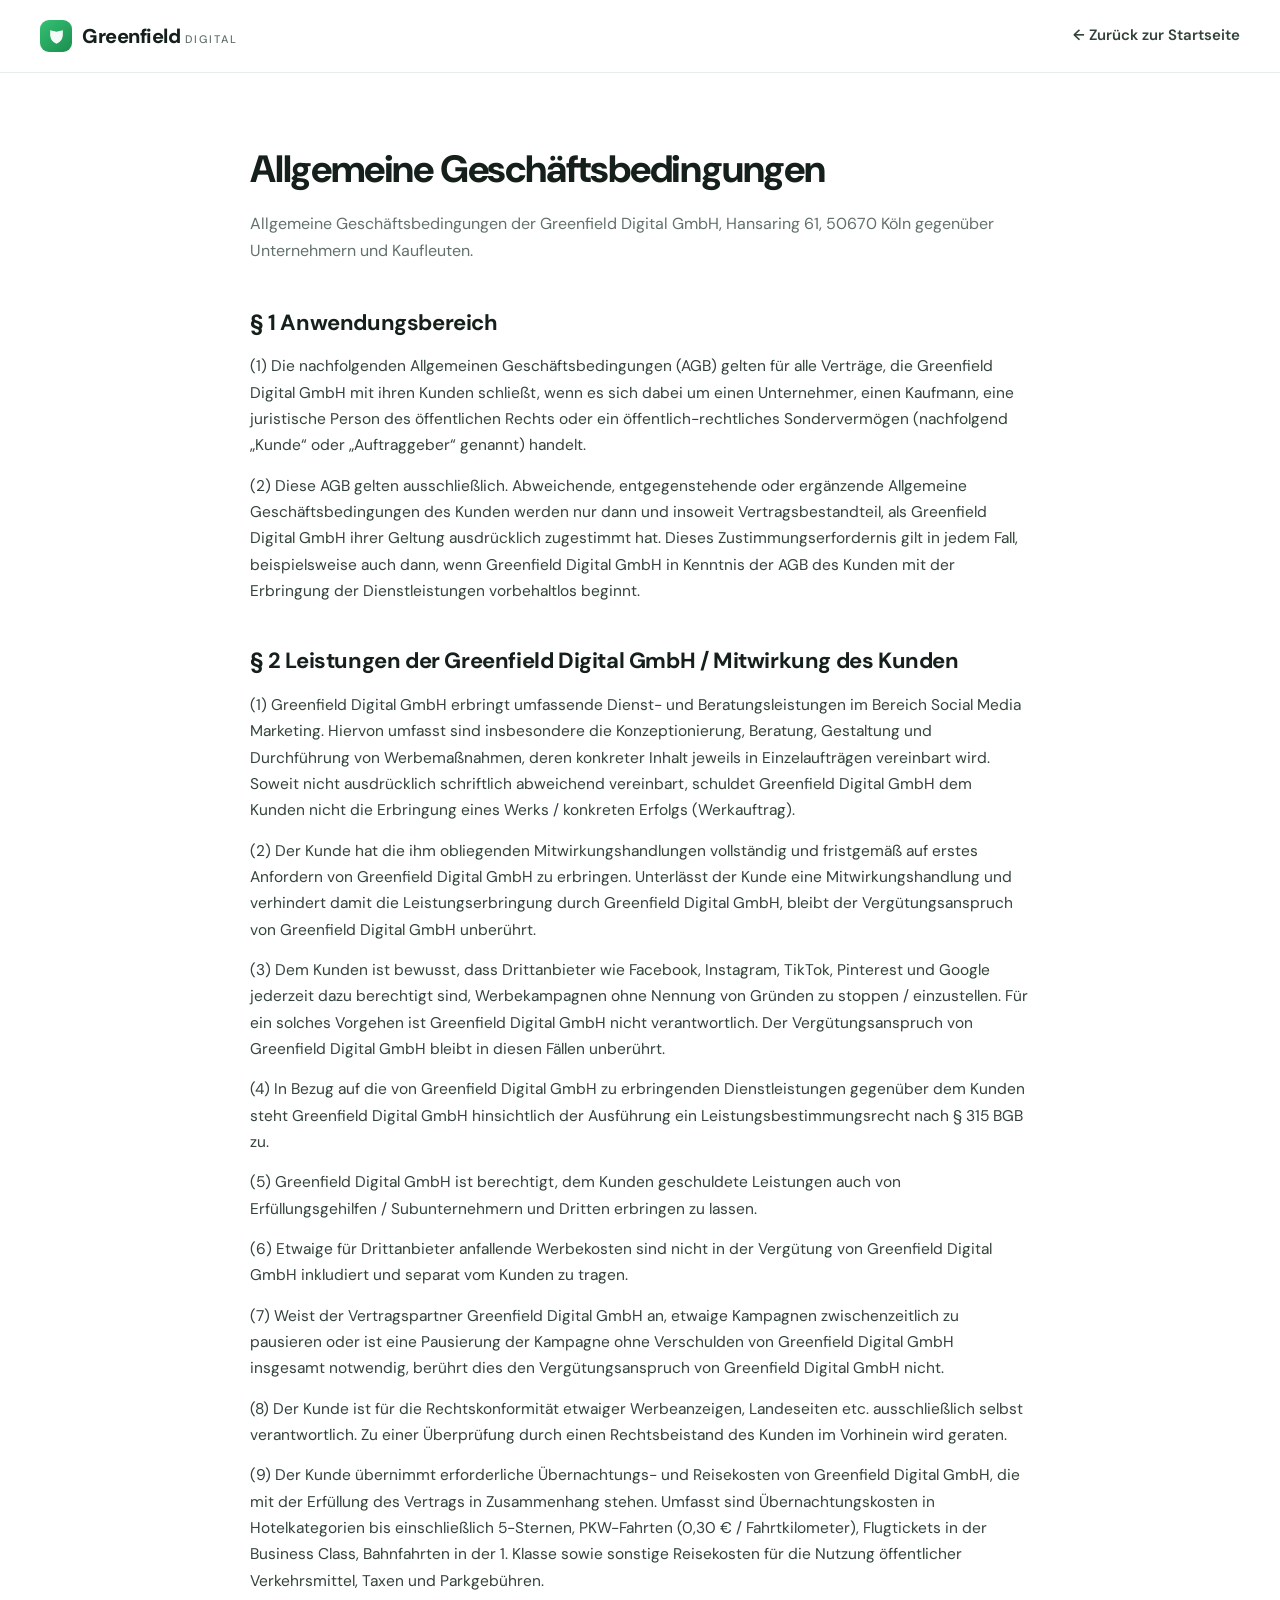
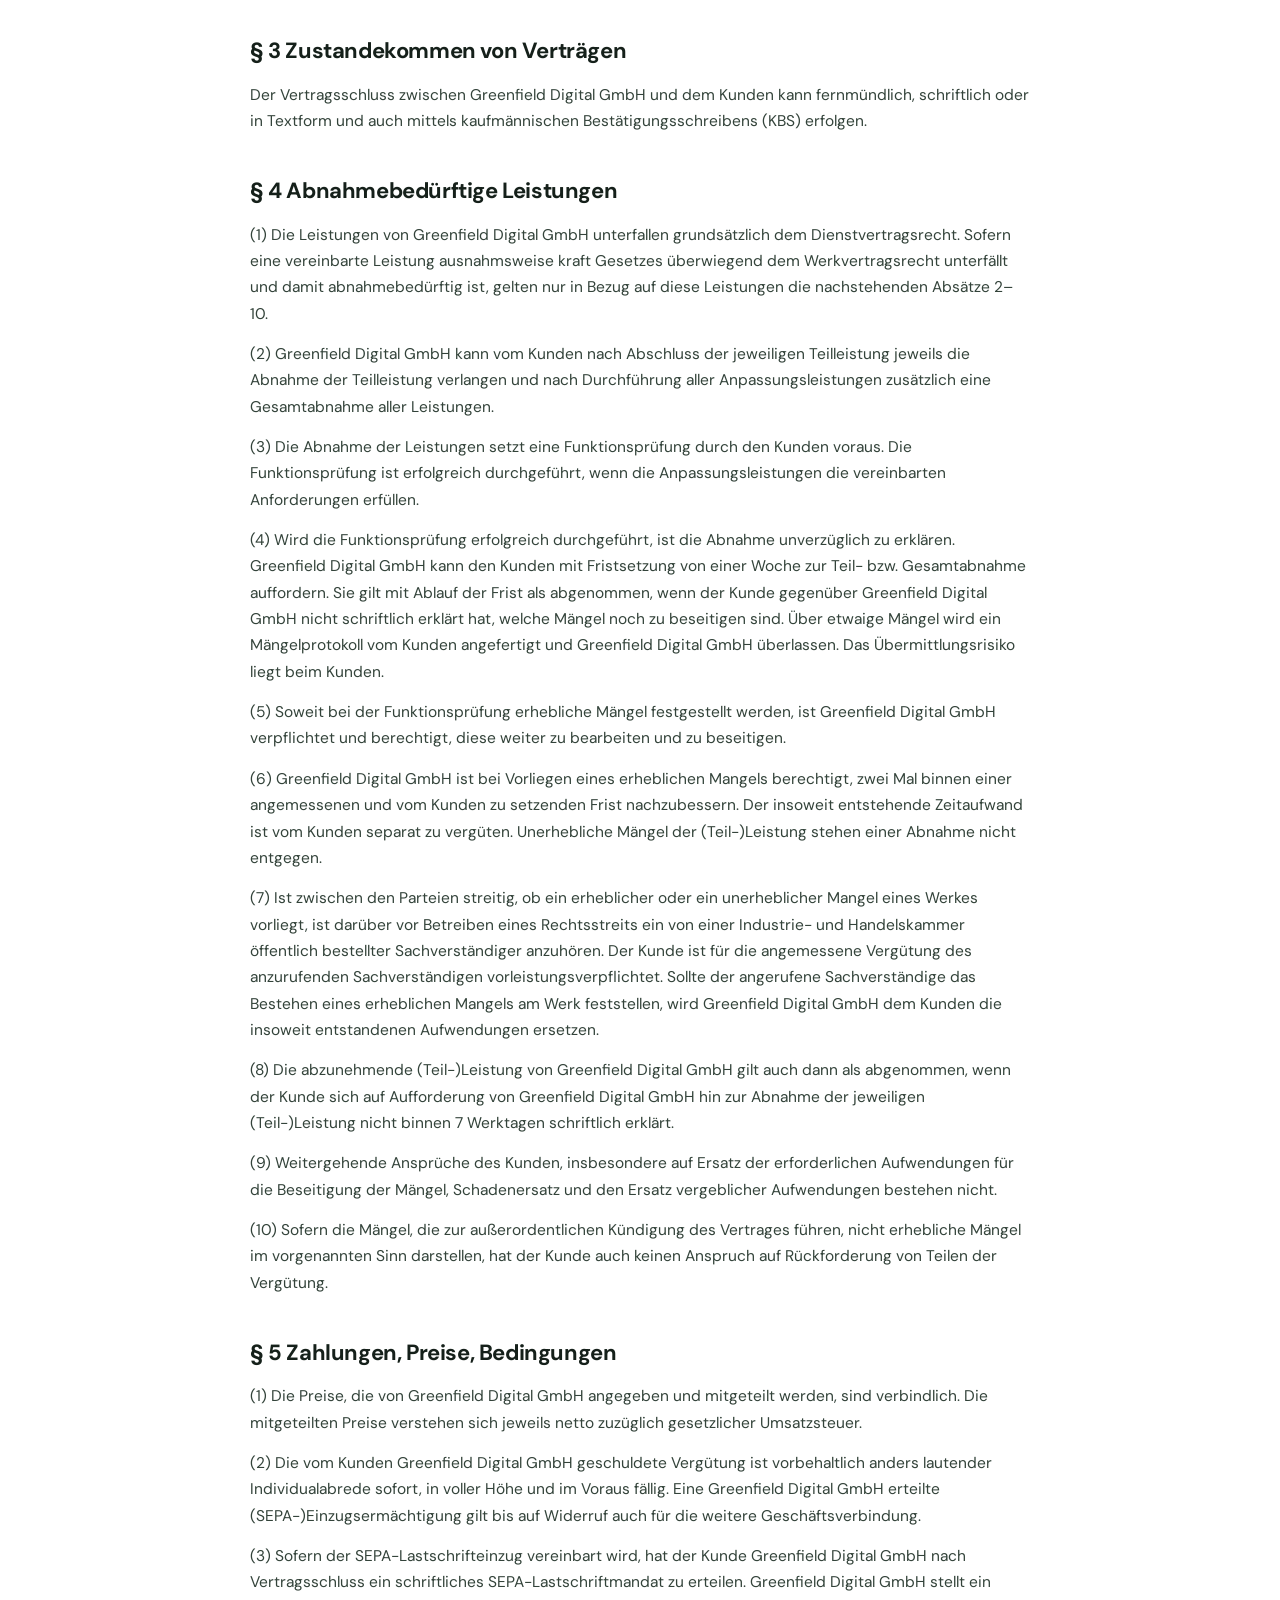
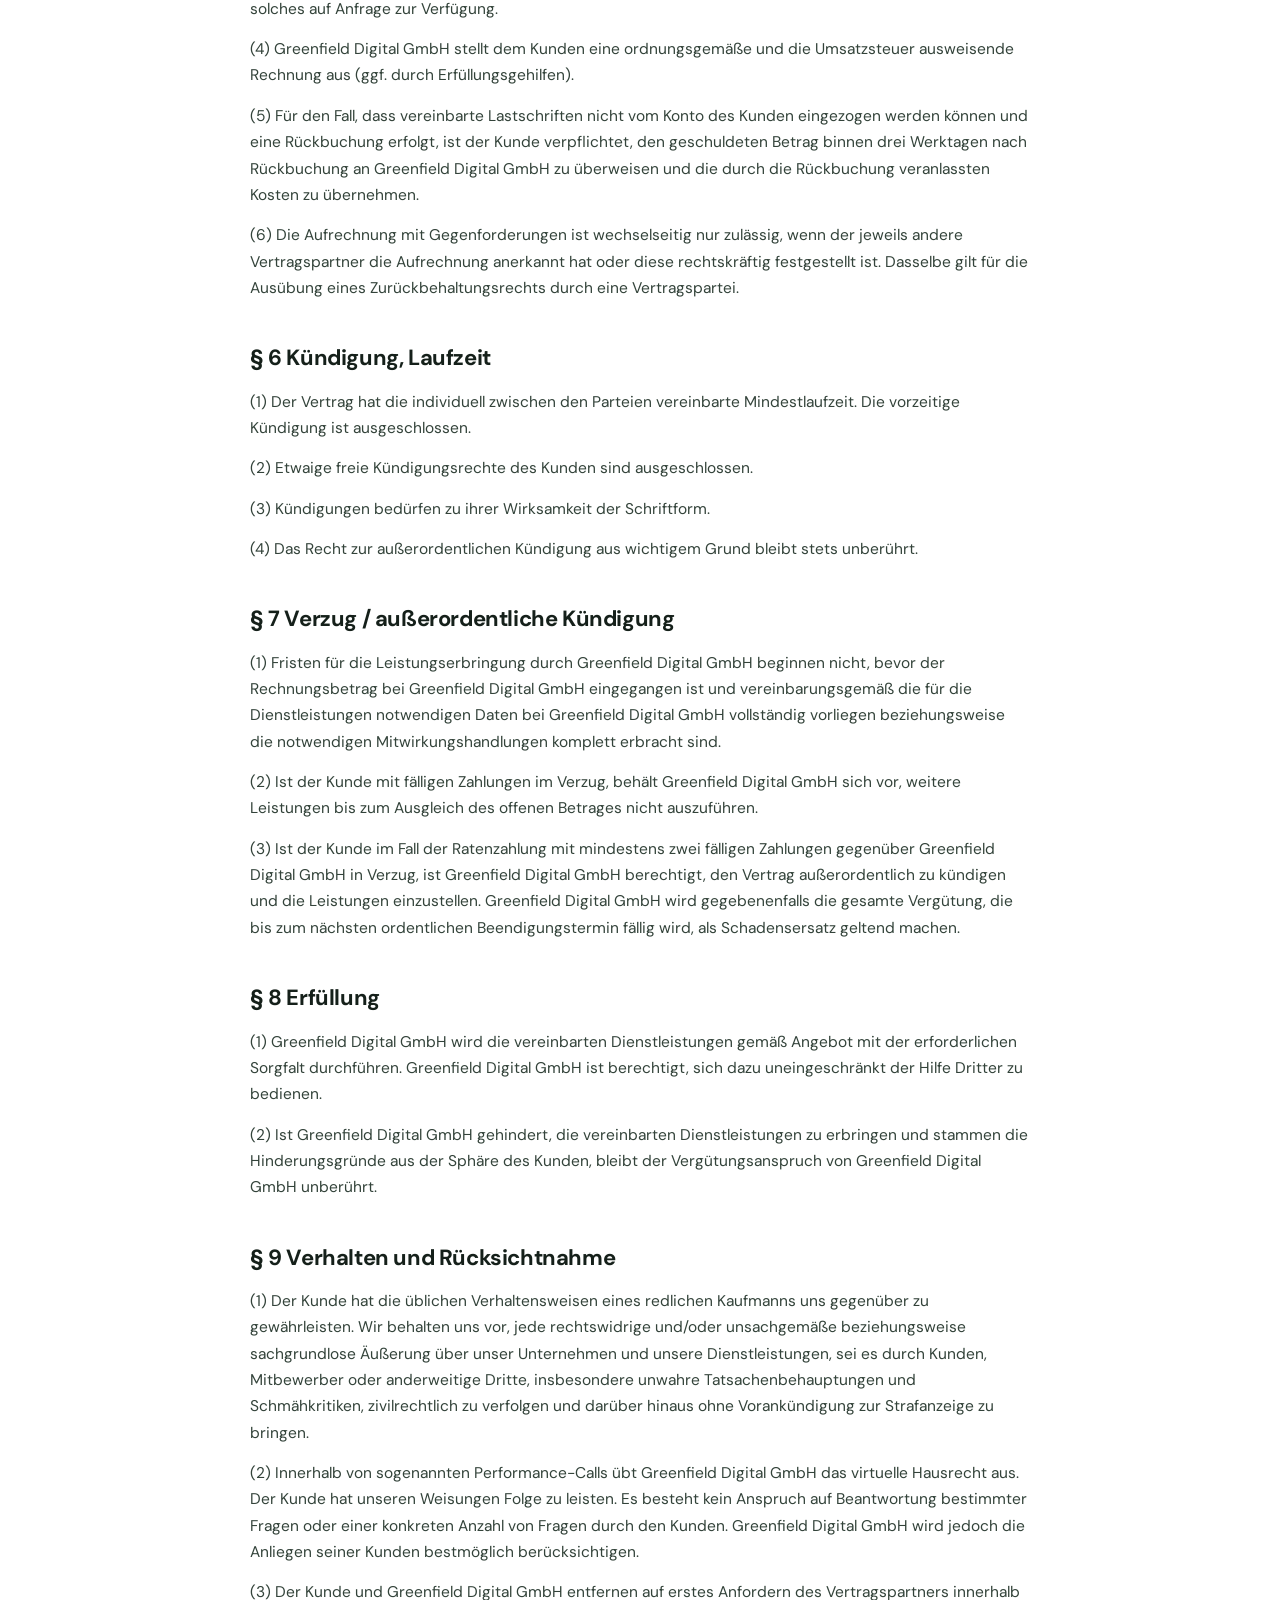
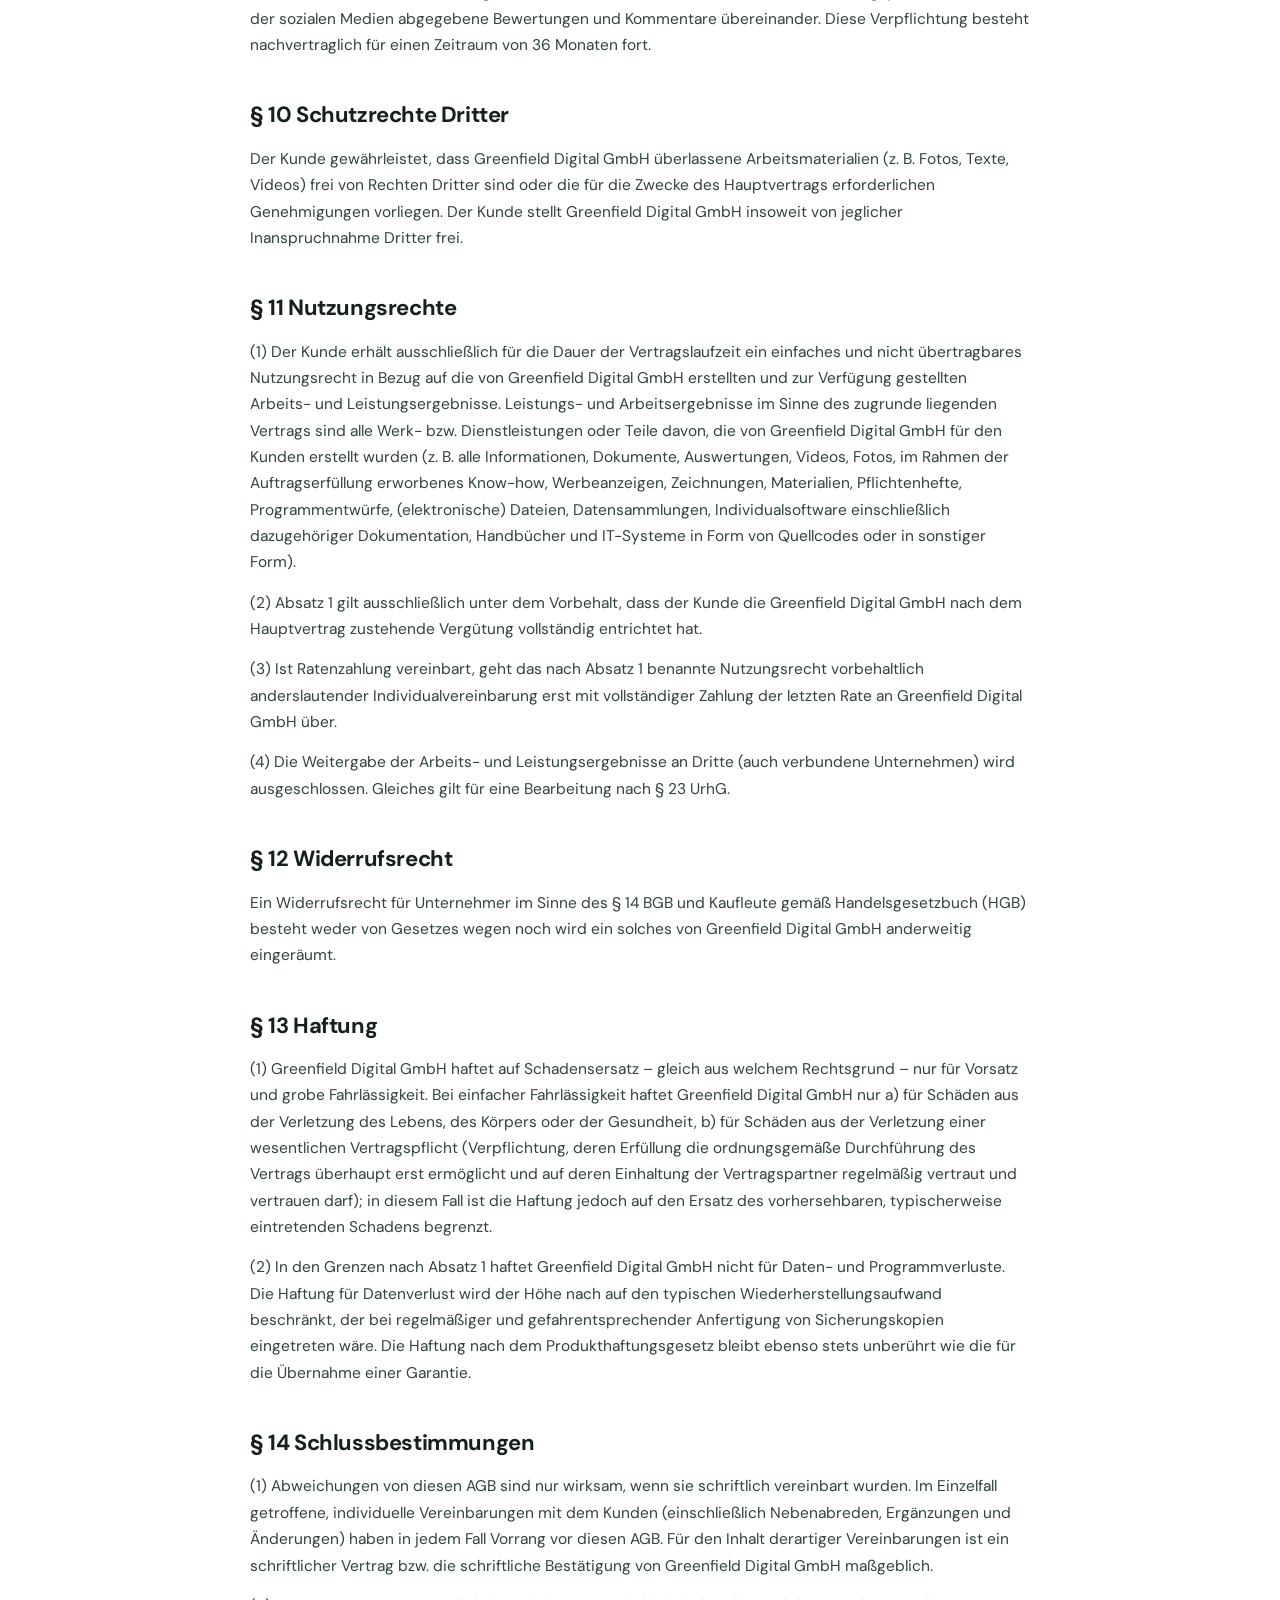
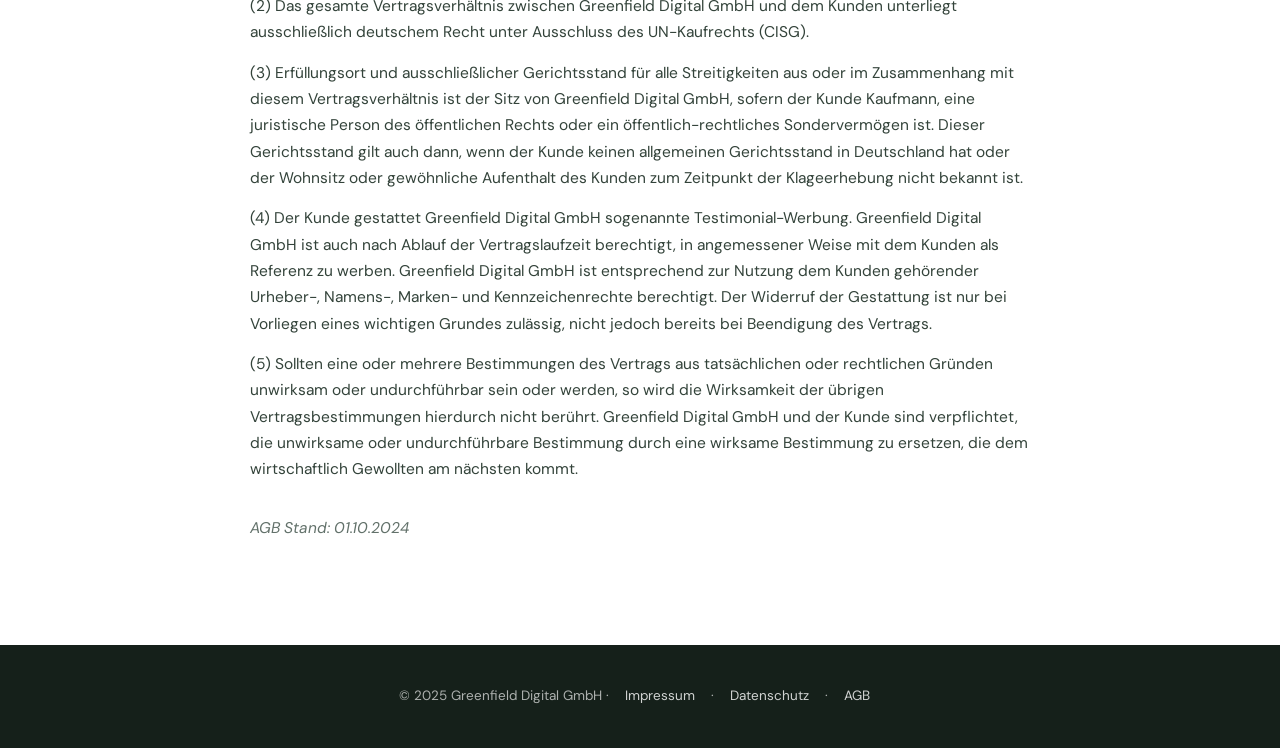
==== agb.html @ 6ef6a8eb "Greenfield Digital: Startseite (1:1 Hero/Stats) + Impressum/AGB/Datenschutz + robots/sitemap Co-Auth" ====
<!DOCTYPE html>
<html lang="de">
<head>
<meta charset="UTF-8">
<meta name="viewport" content="width=device-width, initial-scale=1.0">
<title>AGB · Greenfield Digital GmbH</title>
<meta name="robots" content="noindex,follow">
<link rel="icon" href="assets/favicon.svg" type="image/svg+xml">
<link rel="preconnect" href="https://fonts.googleapis.com">
<link rel="preconnect" href="https://fonts.gstatic.com" crossorigin>
<link href="https://fonts.googleapis.com/css2?family=DM+Sans:opsz,wght@9..40,400;9..40,500;9..40,600;9..40,700;9..40,800&display=swap" rel="stylesheet">
<link rel="stylesheet" href="assets/legal.css">
</head>
<body>
<header>
  <div class="nav">
    <a href="index.html" class="brand"><span class="mark"><svg viewBox="0 0 24 24" fill="none"><path d="M12 21c5-2 8-6 8-12V4l-8 2-8-2v5c0 6 3 10 8 12Z" fill="#fff" opacity=".95"/></svg></span><span>Greenfield <small>Digital</small></span></a>
    <div class="sp"></div>
    <a href="index.html" class="back">← Zurück zur Startseite</a>
  </div>
</header>
<main class="legal">
  <h1>Allgemeine Geschäftsbedingungen</h1>
  <p class="lead">Allgemeine Geschäftsbedingungen der Greenfield Digital GmbH, Hansaring 61, 50670 Köln gegenüber Unternehmern und Kaufleuten.</p>

  <h2>§ 1 Anwendungsbereich</h2>
  <p>(1) Die nachfolgenden Allgemeinen Geschäftsbedingungen (AGB) gelten für alle Verträge, die Greenfield Digital GmbH mit ihren Kunden schließt, wenn es sich dabei um einen Unternehmer, einen Kaufmann, eine juristische Person des öffentlichen Rechts oder ein öffentlich-rechtliches Sondervermögen (nachfolgend „Kunde“ oder „Auftraggeber“ genannt) handelt.</p>
  <p>(2) Diese AGB gelten ausschließlich. Abweichende, entgegenstehende oder ergänzende Allgemeine Geschäftsbedingungen des Kunden werden nur dann und insoweit Vertragsbestandteil, als Greenfield Digital GmbH ihrer Geltung ausdrücklich zugestimmt hat. Dieses Zustimmungserfordernis gilt in jedem Fall, beispielsweise auch dann, wenn Greenfield Digital GmbH in Kenntnis der AGB des Kunden mit der Erbringung der Dienstleistungen vorbehaltlos beginnt.</p>

  <h2>§ 2 Leistungen der Greenfield Digital GmbH / Mitwirkung des Kunden</h2>
  <p>(1) Greenfield Digital GmbH erbringt umfassende Dienst- und Beratungsleistungen im Bereich Social Media Marketing. Hiervon umfasst sind insbesondere die Konzeptionierung, Beratung, Gestaltung und Durchführung von Werbemaßnahmen, deren konkreter Inhalt jeweils in Einzelaufträgen vereinbart wird. Soweit nicht ausdrücklich schriftlich abweichend vereinbart, schuldet Greenfield Digital GmbH dem Kunden nicht die Erbringung eines Werks / konkreten Erfolgs (Werkauftrag).</p>
  <p>(2) Der Kunde hat die ihm obliegenden Mitwirkungshandlungen vollständig und fristgemäß auf erstes Anfordern von Greenfield Digital GmbH zu erbringen. Unterlässt der Kunde eine Mitwirkungshandlung und verhindert damit die Leistungserbringung durch Greenfield Digital GmbH, bleibt der Vergütungsanspruch von Greenfield Digital GmbH unberührt.</p>
  <p>(3) Dem Kunden ist bewusst, dass Drittanbieter wie Facebook, Instagram, TikTok, Pinterest und Google jederzeit dazu berechtigt sind, Werbekampagnen ohne Nennung von Gründen zu stoppen / einzustellen. Für ein solches Vorgehen ist Greenfield Digital GmbH nicht verantwortlich. Der Vergütungsanspruch von Greenfield Digital GmbH bleibt in diesen Fällen unberührt.</p>
  <p>(4) In Bezug auf die von Greenfield Digital GmbH zu erbringenden Dienstleistungen gegenüber dem Kunden steht Greenfield Digital GmbH hinsichtlich der Ausführung ein Leistungsbestimmungsrecht nach § 315 BGB zu.</p>
  <p>(5) Greenfield Digital GmbH ist berechtigt, dem Kunden geschuldete Leistungen auch von Erfüllungsgehilfen / Subunternehmern und Dritten erbringen zu lassen.</p>
  <p>(6) Etwaige für Drittanbieter anfallende Werbekosten sind nicht in der Vergütung von Greenfield Digital GmbH inkludiert und separat vom Kunden zu tragen.</p>
  <p>(7) Weist der Vertragspartner Greenfield Digital GmbH an, etwaige Kampagnen zwischenzeitlich zu pausieren oder ist eine Pausierung der Kampagne ohne Verschulden von Greenfield Digital GmbH insgesamt notwendig, berührt dies den Vergütungsanspruch von Greenfield Digital GmbH nicht.</p>
  <p>(8) Der Kunde ist für die Rechtskonformität etwaiger Werbeanzeigen, Landeseiten etc. ausschließlich selbst verantwortlich. Zu einer Überprüfung durch einen Rechtsbeistand des Kunden im Vorhinein wird geraten.</p>
  <p>(9) Der Kunde übernimmt erforderliche Übernachtungs- und Reisekosten von Greenfield Digital GmbH, die mit der Erfüllung des Vertrags in Zusammenhang stehen. Umfasst sind Übernachtungskosten in Hotelkategorien bis einschließlich 5-Sternen, PKW-Fahrten (0,30 € / Fahrtkilometer), Flugtickets in der Business Class, Bahnfahrten in der 1. Klasse sowie sonstige Reisekosten für die Nutzung öffentlicher Verkehrsmittel, Taxen und Parkgebühren.</p>

  <h2>§ 3 Zustandekommen von Verträgen</h2>
  <p>Der Vertragsschluss zwischen Greenfield Digital GmbH und dem Kunden kann fernmündlich, schriftlich oder in Textform und auch mittels kaufmännischen Bestätigungsschreibens (KBS) erfolgen.</p>

  <h2>§ 4 Abnahmebedürftige Leistungen</h2>
  <p>(1) Die Leistungen von Greenfield Digital GmbH unterfallen grundsätzlich dem Dienstvertragsrecht. Sofern eine vereinbarte Leistung ausnahmsweise kraft Gesetzes überwiegend dem Werkvertragsrecht unterfällt und damit abnahmebedürftig ist, gelten nur in Bezug auf diese Leistungen die nachstehenden Absätze 2–10.</p>
  <p>(2) Greenfield Digital GmbH kann vom Kunden nach Abschluss der jeweiligen Teilleistung jeweils die Abnahme der Teilleistung verlangen und nach Durchführung aller Anpassungsleistungen zusätzlich eine Gesamtabnahme aller Leistungen.</p>
  <p>(3) Die Abnahme der Leistungen setzt eine Funktionsprüfung durch den Kunden voraus. Die Funktionsprüfung ist erfolgreich durchgeführt, wenn die Anpassungsleistungen die vereinbarten Anforderungen erfüllen.</p>
  <p>(4) Wird die Funktionsprüfung erfolgreich durchgeführt, ist die Abnahme unverzüglich zu erklären. Greenfield Digital GmbH kann den Kunden mit Fristsetzung von einer Woche zur Teil- bzw. Gesamtabnahme auffordern. Sie gilt mit Ablauf der Frist als abgenommen, wenn der Kunde gegenüber Greenfield Digital GmbH nicht schriftlich erklärt hat, welche Mängel noch zu beseitigen sind. Über etwaige Mängel wird ein Mängelprotokoll vom Kunden angefertigt und Greenfield Digital GmbH überlassen. Das Übermittlungsrisiko liegt beim Kunden.</p>
  <p>(5) Soweit bei der Funktionsprüfung erhebliche Mängel festgestellt werden, ist Greenfield Digital GmbH verpflichtet und berechtigt, diese weiter zu bearbeiten und zu beseitigen.</p>
  <p>(6) Greenfield Digital GmbH ist bei Vorliegen eines erheblichen Mangels berechtigt, zwei Mal binnen einer angemessenen und vom Kunden zu setzenden Frist nachzubessern. Der insoweit entstehende Zeitaufwand ist vom Kunden separat zu vergüten. Unerhebliche Mängel der (Teil-)Leistung stehen einer Abnahme nicht entgegen.</p>
  <p>(7) Ist zwischen den Parteien streitig, ob ein erheblicher oder ein unerheblicher Mangel eines Werkes vorliegt, ist darüber vor Betreiben eines Rechtsstreits ein von einer Industrie- und Handelskammer öffentlich bestellter Sachverständiger anzuhören. Der Kunde ist für die angemessene Vergütung des anzurufenden Sachverständigen vorleistungsverpflichtet. Sollte der angerufene Sachverständige das Bestehen eines erheblichen Mangels am Werk feststellen, wird Greenfield Digital GmbH dem Kunden die insoweit entstandenen Aufwendungen ersetzen.</p>
  <p>(8) Die abzunehmende (Teil-)Leistung von Greenfield Digital GmbH gilt auch dann als abgenommen, wenn der Kunde sich auf Aufforderung von Greenfield Digital GmbH hin zur Abnahme der jeweiligen (Teil-)Leistung nicht binnen 7 Werktagen schriftlich erklärt.</p>
  <p>(9) Weitergehende Ansprüche des Kunden, insbesondere auf Ersatz der erforderlichen Aufwendungen für die Beseitigung der Mängel, Schadenersatz und den Ersatz vergeblicher Aufwendungen bestehen nicht.</p>
  <p>(10) Sofern die Mängel, die zur außerordentlichen Kündigung des Vertrages führen, nicht erhebliche Mängel im vorgenannten Sinn darstellen, hat der Kunde auch keinen Anspruch auf Rückforderung von Teilen der Vergütung.</p>

  <h2>§ 5 Zahlungen, Preise, Bedingungen</h2>
  <p>(1) Die Preise, die von Greenfield Digital GmbH angegeben und mitgeteilt werden, sind verbindlich. Die mitgeteilten Preise verstehen sich jeweils netto zuzüglich gesetzlicher Umsatzsteuer.</p>
  <p>(2) Die vom Kunden Greenfield Digital GmbH geschuldete Vergütung ist vorbehaltlich anders lautender Individualabrede sofort, in voller Höhe und im Voraus fällig. Eine Greenfield Digital GmbH erteilte (SEPA-)Einzugsermächtigung gilt bis auf Widerruf auch für die weitere Geschäftsverbindung.</p>
  <p>(3) Sofern der SEPA-Lastschrifteinzug vereinbart wird, hat der Kunde Greenfield Digital GmbH nach Vertragsschluss ein schriftliches SEPA-Lastschriftmandat zu erteilen. Greenfield Digital GmbH stellt ein solches auf Anfrage zur Verfügung.</p>
  <p>(4) Greenfield Digital GmbH stellt dem Kunden eine ordnungsgemäße und die Umsatzsteuer ausweisende Rechnung aus (ggf. durch Erfüllungsgehilfen).</p>
  <p>(5) Für den Fall, dass vereinbarte Lastschriften nicht vom Konto des Kunden eingezogen werden können und eine Rückbuchung erfolgt, ist der Kunde verpflichtet, den geschuldeten Betrag binnen drei Werktagen nach Rückbuchung an Greenfield Digital GmbH zu überweisen und die durch die Rückbuchung veranlassten Kosten zu übernehmen.</p>
  <p>(6) Die Aufrechnung mit Gegenforderungen ist wechselseitig nur zulässig, wenn der jeweils andere Vertragspartner die Aufrechnung anerkannt hat oder diese rechtskräftig festgestellt ist. Dasselbe gilt für die Ausübung eines Zurückbehaltungsrechts durch eine Vertragspartei.</p>

  <h2>§ 6 Kündigung, Laufzeit</h2>
  <p>(1) Der Vertrag hat die individuell zwischen den Parteien vereinbarte Mindestlaufzeit. Die vorzeitige Kündigung ist ausgeschlossen.</p>
  <p>(2) Etwaige freie Kündigungsrechte des Kunden sind ausgeschlossen.</p>
  <p>(3) Kündigungen bedürfen zu ihrer Wirksamkeit der Schriftform.</p>
  <p>(4) Das Recht zur außerordentlichen Kündigung aus wichtigem Grund bleibt stets unberührt.</p>

  <h2>§ 7 Verzug / außerordentliche Kündigung</h2>
  <p>(1) Fristen für die Leistungserbringung durch Greenfield Digital GmbH beginnen nicht, bevor der Rechnungsbetrag bei Greenfield Digital GmbH eingegangen ist und vereinbarungsgemäß die für die Dienstleistungen notwendigen Daten bei Greenfield Digital GmbH vollständig vorliegen beziehungsweise die notwendigen Mitwirkungshandlungen komplett erbracht sind.</p>
  <p>(2) Ist der Kunde mit fälligen Zahlungen im Verzug, behält Greenfield Digital GmbH sich vor, weitere Leistungen bis zum Ausgleich des offenen Betrages nicht auszuführen.</p>
  <p>(3) Ist der Kunde im Fall der Ratenzahlung mit mindestens zwei fälligen Zahlungen gegenüber Greenfield Digital GmbH in Verzug, ist Greenfield Digital GmbH berechtigt, den Vertrag außerordentlich zu kündigen und die Leistungen einzustellen. Greenfield Digital GmbH wird gegebenenfalls die gesamte Vergütung, die bis zum nächsten ordentlichen Beendigungstermin fällig wird, als Schadensersatz geltend machen.</p>

  <h2>§ 8 Erfüllung</h2>
  <p>(1) Greenfield Digital GmbH wird die vereinbarten Dienstleistungen gemäß Angebot mit der erforderlichen Sorgfalt durchführen. Greenfield Digital GmbH ist berechtigt, sich dazu uneingeschränkt der Hilfe Dritter zu bedienen.</p>
  <p>(2) Ist Greenfield Digital GmbH gehindert, die vereinbarten Dienstleistungen zu erbringen und stammen die Hinderungsgründe aus der Sphäre des Kunden, bleibt der Vergütungsanspruch von Greenfield Digital GmbH unberührt.</p>

  <h2>§ 9 Verhalten und Rücksichtnahme</h2>
  <p>(1) Der Kunde hat die üblichen Verhaltensweisen eines redlichen Kaufmanns uns gegenüber zu gewährleisten. Wir behalten uns vor, jede rechtswidrige und/oder unsachgemäße beziehungsweise sachgrundlose Äußerung über unser Unternehmen und unsere Dienstleistungen, sei es durch Kunden, Mitbewerber oder anderweitige Dritte, insbesondere unwahre Tatsachenbehauptungen und Schmähkritiken, zivilrechtlich zu verfolgen und darüber hinaus ohne Vorankündigung zur Strafanzeige zu bringen.</p>
  <p>(2) Innerhalb von sogenannten Performance-Calls übt Greenfield Digital GmbH das virtuelle Hausrecht aus. Der Kunde hat unseren Weisungen Folge zu leisten. Es besteht kein Anspruch auf Beantwortung bestimmter Fragen oder einer konkreten Anzahl von Fragen durch den Kunden. Greenfield Digital GmbH wird jedoch die Anliegen seiner Kunden bestmöglich berücksichtigen.</p>
  <p>(3) Der Kunde und Greenfield Digital GmbH entfernen auf erstes Anfordern des Vertragspartners innerhalb der sozialen Medien abgegebene Bewertungen und Kommentare übereinander. Diese Verpflichtung besteht nachvertraglich für einen Zeitraum von 36 Monaten fort.</p>

  <h2>§ 10 Schutzrechte Dritter</h2>
  <p>Der Kunde gewährleistet, dass Greenfield Digital GmbH überlassene Arbeitsmaterialien (z. B. Fotos, Texte, Videos) frei von Rechten Dritter sind oder die für die Zwecke des Hauptvertrags erforderlichen Genehmigungen vorliegen. Der Kunde stellt Greenfield Digital GmbH insoweit von jeglicher Inanspruchnahme Dritter frei.</p>

  <h2>§ 11 Nutzungsrechte</h2>
  <p>(1) Der Kunde erhält ausschließlich für die Dauer der Vertragslaufzeit ein einfaches und nicht übertragbares Nutzungsrecht in Bezug auf die von Greenfield Digital GmbH erstellten und zur Verfügung gestellten Arbeits- und Leistungsergebnisse. Leistungs- und Arbeitsergebnisse im Sinne des zugrunde liegenden Vertrags sind alle Werk- bzw. Dienstleistungen oder Teile davon, die von Greenfield Digital GmbH für den Kunden erstellt wurden (z. B. alle Informationen, Dokumente, Auswertungen, Videos, Fotos, im Rahmen der Auftragserfüllung erworbenes Know-how, Werbeanzeigen, Zeichnungen, Materialien, Pflichtenhefte, Programmentwürfe, (elektronische) Dateien, Datensammlungen, Individualsoftware einschließlich dazugehöriger Dokumentation, Handbücher und IT-Systeme in Form von Quellcodes oder in sonstiger Form).</p>
  <p>(2) Absatz 1 gilt ausschließlich unter dem Vorbehalt, dass der Kunde die Greenfield Digital GmbH nach dem Hauptvertrag zustehende Vergütung vollständig entrichtet hat.</p>
  <p>(3) Ist Ratenzahlung vereinbart, geht das nach Absatz 1 benannte Nutzungsrecht vorbehaltlich anderslautender Individualvereinbarung erst mit vollständiger Zahlung der letzten Rate an Greenfield Digital GmbH über.</p>
  <p>(4) Die Weitergabe der Arbeits- und Leistungsergebnisse an Dritte (auch verbundene Unternehmen) wird ausgeschlossen. Gleiches gilt für eine Bearbeitung nach § 23 UrhG.</p>

  <h2>§ 12 Widerrufsrecht</h2>
  <p>Ein Widerrufsrecht für Unternehmer im Sinne des § 14 BGB und Kaufleute gemäß Handelsgesetzbuch (HGB) besteht weder von Gesetzes wegen noch wird ein solches von Greenfield Digital GmbH anderweitig eingeräumt.</p>

  <h2>§ 13 Haftung</h2>
  <p>(1) Greenfield Digital GmbH haftet auf Schadensersatz – gleich aus welchem Rechtsgrund – nur für Vorsatz und grobe Fahrlässigkeit. Bei einfacher Fahrlässigkeit haftet Greenfield Digital GmbH nur a) für Schäden aus der Verletzung des Lebens, des Körpers oder der Gesundheit, b) für Schäden aus der Verletzung einer wesentlichen Vertragspflicht (Verpflichtung, deren Erfüllung die ordnungsgemäße Durchführung des Vertrags überhaupt erst ermöglicht und auf deren Einhaltung der Vertragspartner regelmäßig vertraut und vertrauen darf); in diesem Fall ist die Haftung jedoch auf den Ersatz des vorhersehbaren, typischerweise eintretenden Schadens begrenzt.</p>
  <p>(2) In den Grenzen nach Absatz 1 haftet Greenfield Digital GmbH nicht für Daten- und Programmverluste. Die Haftung für Datenverlust wird der Höhe nach auf den typischen Wiederherstellungsaufwand beschränkt, der bei regelmäßiger und gefahrentsprechender Anfertigung von Sicherungskopien eingetreten wäre. Die Haftung nach dem Produkthaftungsgesetz bleibt ebenso stets unberührt wie die für die Übernahme einer Garantie.</p>

  <h2>§ 14 Schlussbestimmungen</h2>
  <p>(1) Abweichungen von diesen AGB sind nur wirksam, wenn sie schriftlich vereinbart wurden. Im Einzelfall getroffene, individuelle Vereinbarungen mit dem Kunden (einschließlich Nebenabreden, Ergänzungen und Änderungen) haben in jedem Fall Vorrang vor diesen AGB. Für den Inhalt derartiger Vereinbarungen ist ein schriftlicher Vertrag bzw. die schriftliche Bestätigung von Greenfield Digital GmbH maßgeblich.</p>
  <p>(2) Das gesamte Vertragsverhältnis zwischen Greenfield Digital GmbH und dem Kunden unterliegt ausschließlich deutschem Recht unter Ausschluss des UN-Kaufrechts (CISG).</p>
  <p>(3) Erfüllungsort und ausschließlicher Gerichtsstand für alle Streitigkeiten aus oder im Zusammenhang mit diesem Vertragsverhältnis ist der Sitz von Greenfield Digital GmbH, sofern der Kunde Kaufmann, eine juristische Person des öffentlichen Rechts oder ein öffentlich-rechtliches Sondervermögen ist. Dieser Gerichtsstand gilt auch dann, wenn der Kunde keinen allgemeinen Gerichtsstand in Deutschland hat oder der Wohnsitz oder gewöhnliche Aufenthalt des Kunden zum Zeitpunkt der Klageerhebung nicht bekannt ist.</p>
  <p>(4) Der Kunde gestattet Greenfield Digital GmbH sogenannte Testimonial-Werbung. Greenfield Digital GmbH ist auch nach Ablauf der Vertragslaufzeit berechtigt, in angemessener Weise mit dem Kunden als Referenz zu werben. Greenfield Digital GmbH ist entsprechend zur Nutzung dem Kunden gehörender Urheber-, Namens-, Marken- und Kennzeichenrechte berechtigt. Der Widerruf der Gestattung ist nur bei Vorliegen eines wichtigen Grundes zulässig, nicht jedoch bereits bei Beendigung des Vertrags.</p>
  <p>(5) Sollten eine oder mehrere Bestimmungen des Vertrags aus tatsächlichen oder rechtlichen Gründen unwirksam oder undurchführbar sein oder werden, so wird die Wirksamkeit der übrigen Vertragsbestimmungen hierdurch nicht berührt. Greenfield Digital GmbH und der Kunde sind verpflichtet, die unwirksame oder undurchführbare Bestimmung durch eine wirksame Bestimmung zu ersetzen, die dem wirtschaftlich Gewollten am nächsten kommt.</p>

  <p style="margin-top:32px;color:var(--muted)"><em>AGB Stand: 01.10.2024</em></p>
</main>
<footer>
  <div>© 2025 Greenfield Digital GmbH · <a href="impressum.html">Impressum</a> · <a href="datenschutz.html">Datenschutz</a> · <a href="agb.html">AGB</a></div>
</footer>
</body>
</html>
---- assets/legal.css ----
:root{
  --green:#22A45D;--green-2:#1B8E4F;--ink:#15201A;--ink-2:#33433A;--muted:#62716A;
  --bg:#FFFFFF;--soft:#F6FAF8;--line:#E7ECE9;--mint-2:#F2FBF6;--maxw:860px;
}
*{box-sizing:border-box;margin:0;padding:0}
html{scroll-behavior:smooth}
body{font-family:"DM Sans",-apple-system,BlinkMacSystemFont,"Segoe UI",sans-serif;background:var(--bg);color:var(--ink);line-height:1.7;-webkit-font-smoothing:antialiased}
a{color:var(--green);text-decoration:none;word-break:break-word}
a:hover{text-decoration:underline}
header{position:sticky;top:0;z-index:60;background:rgba(255,255,255,.9);backdrop-filter:blur(12px);border-bottom:1px solid var(--line)}
.nav{display:flex;align-items:center;height:72px;max-width:1320px;margin:0 auto;padding:0 40px;gap:16px}
.brand{display:flex;align-items:center;gap:10px;font-weight:800;font-size:20px;letter-spacing:-.5px;color:var(--ink)}
.brand .mark{width:32px;height:32px;border-radius:9px;background:linear-gradient(140deg,#34C172,#1B8E4F);display:grid;place-items:center}
.brand .mark svg{width:19px;height:19px}
.brand small{font-weight:500;color:var(--muted);letter-spacing:2px;font-size:11px;text-transform:uppercase}
.nav .sp{flex:1}
.back{font-weight:600;font-size:15px;color:var(--ink-2)}
.back:hover{color:var(--green);text-decoration:none}
main{max-width:var(--maxw);margin:0 auto;padding:64px 40px 90px}
.legal h1{font-size:38px;font-weight:800;letter-spacing:-1.2px;margin-bottom:8px}
.legal .lead{color:var(--muted);margin-bottom:40px;font-size:16px}
.legal h2{font-size:22px;font-weight:700;letter-spacing:-.4px;margin:38px 0 12px}
.legal h3{font-size:17px;font-weight:700;margin:26px 0 8px}
.legal p{margin-bottom:14px;color:var(--ink-2);font-size:15.5px}
.legal ul{margin:0 0 16px 22px;color:var(--ink-2);font-size:15.5px}
.legal li{margin-bottom:7px}
.legal strong{color:var(--ink)}
.legal .box{background:var(--mint-2);border:1px solid var(--line);border-radius:14px;padding:22px 24px;margin-bottom:28px}
footer{background:var(--ink);color:rgba(255,255,255,.65);padding:40px 0;text-align:center;font-size:13.5px}
footer a{color:rgba(255,255,255,.8);margin:0 12px}
footer a:hover{color:#34C172;text-decoration:none}
@media(max-width:600px){main{padding:40px 22px 60px}.nav{padding:0 22px}.legal h1{font-size:28px}}
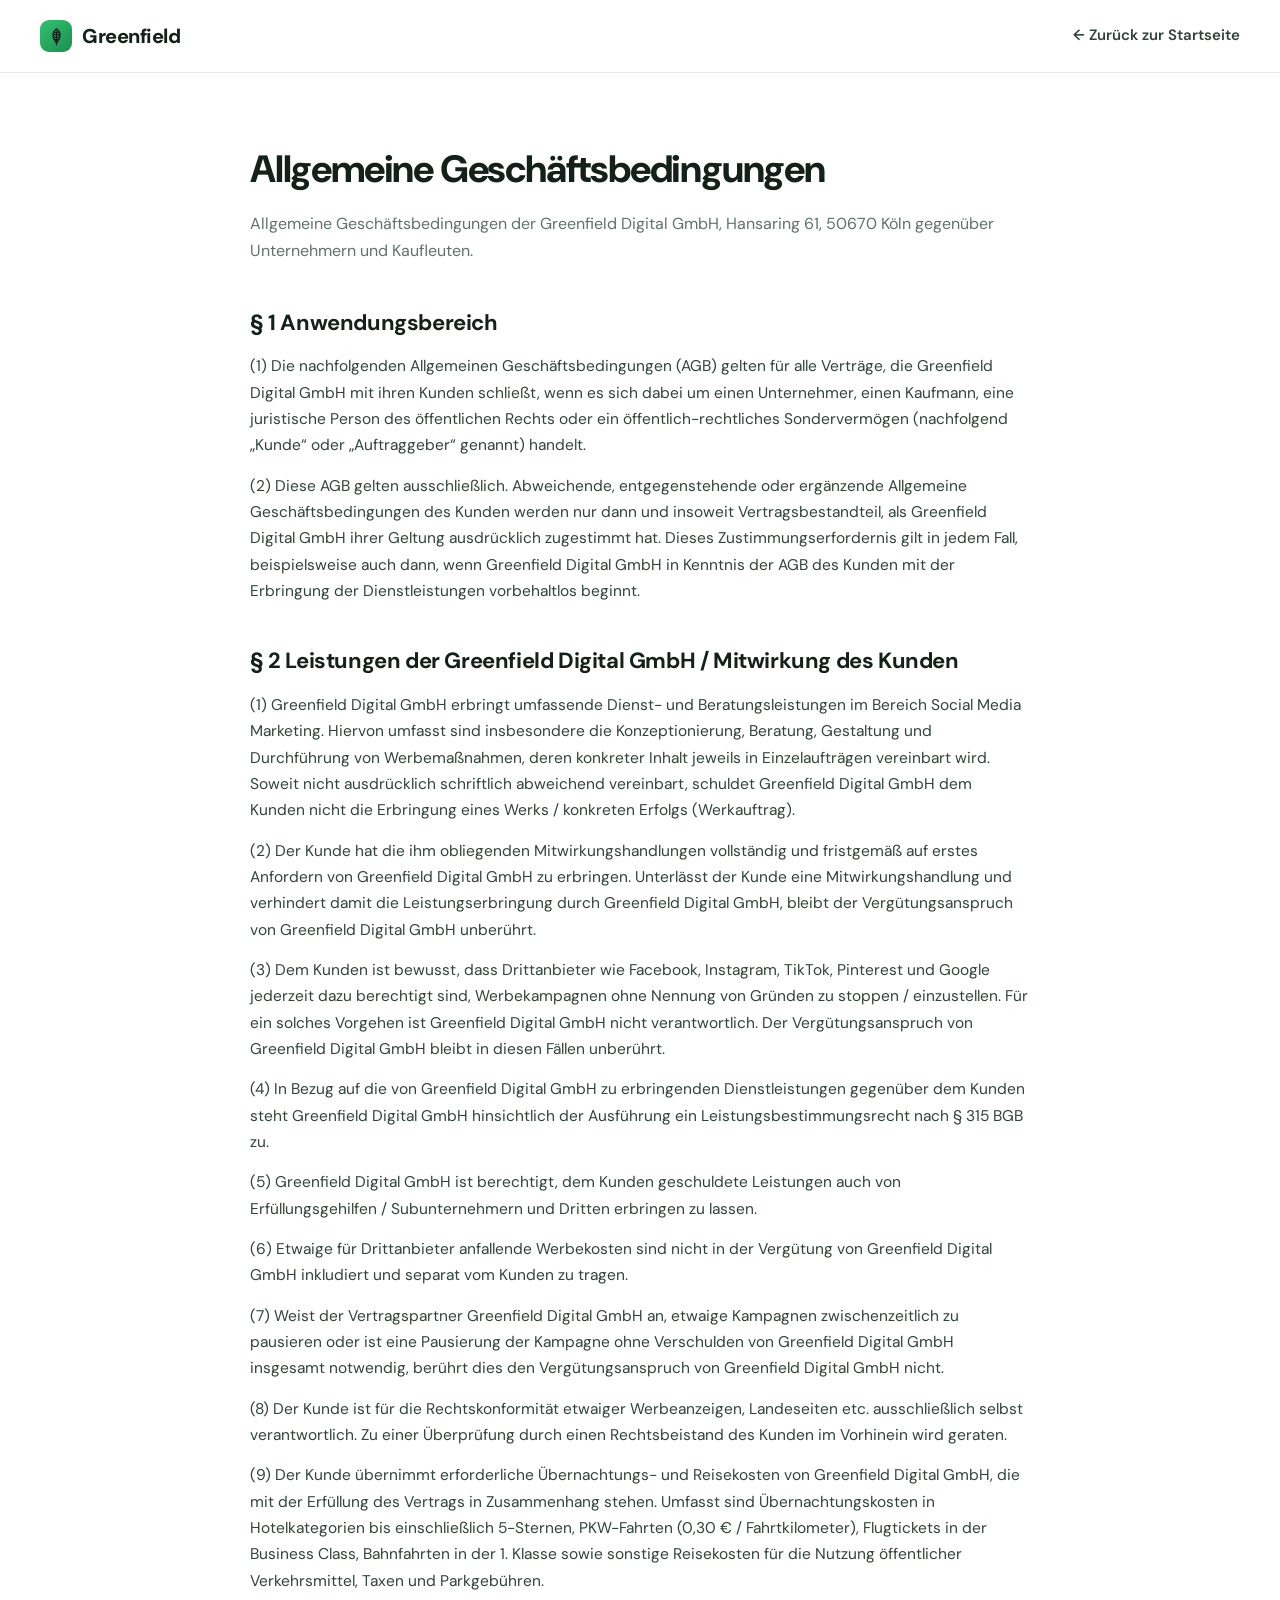
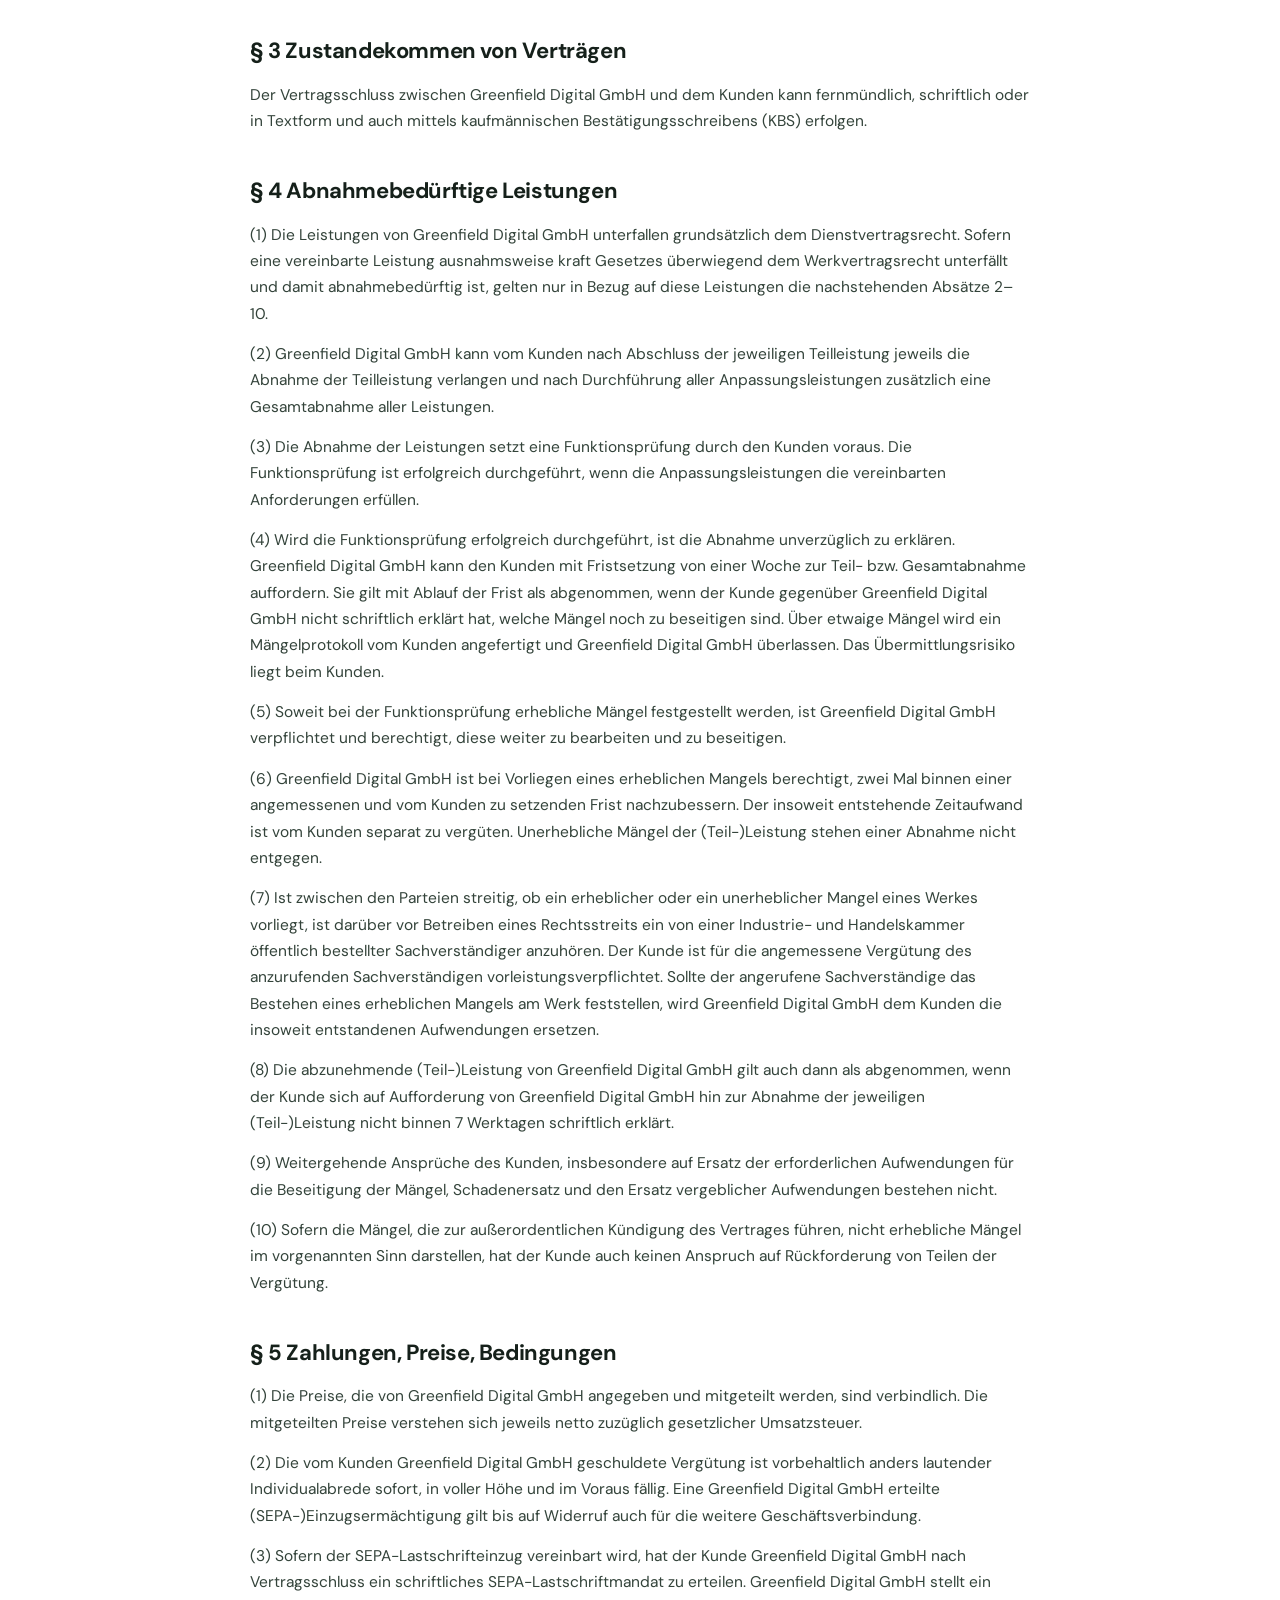
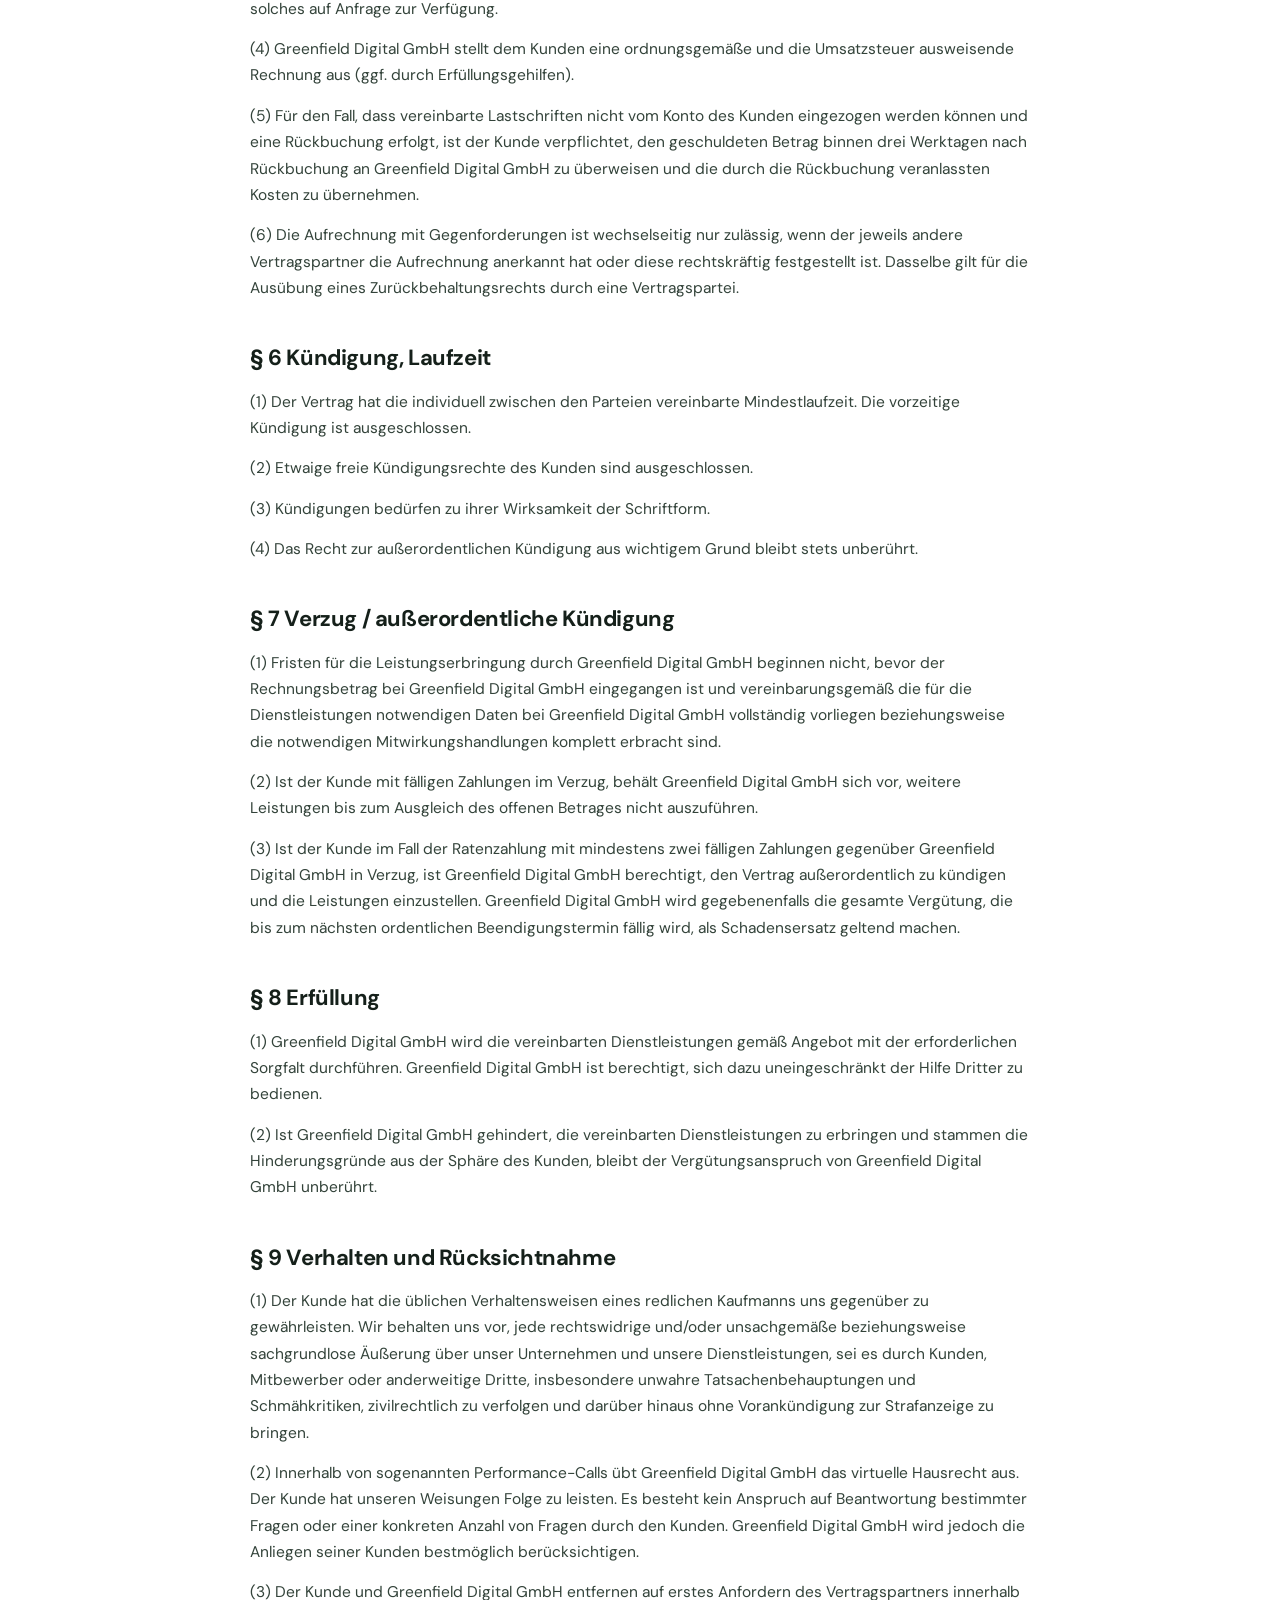
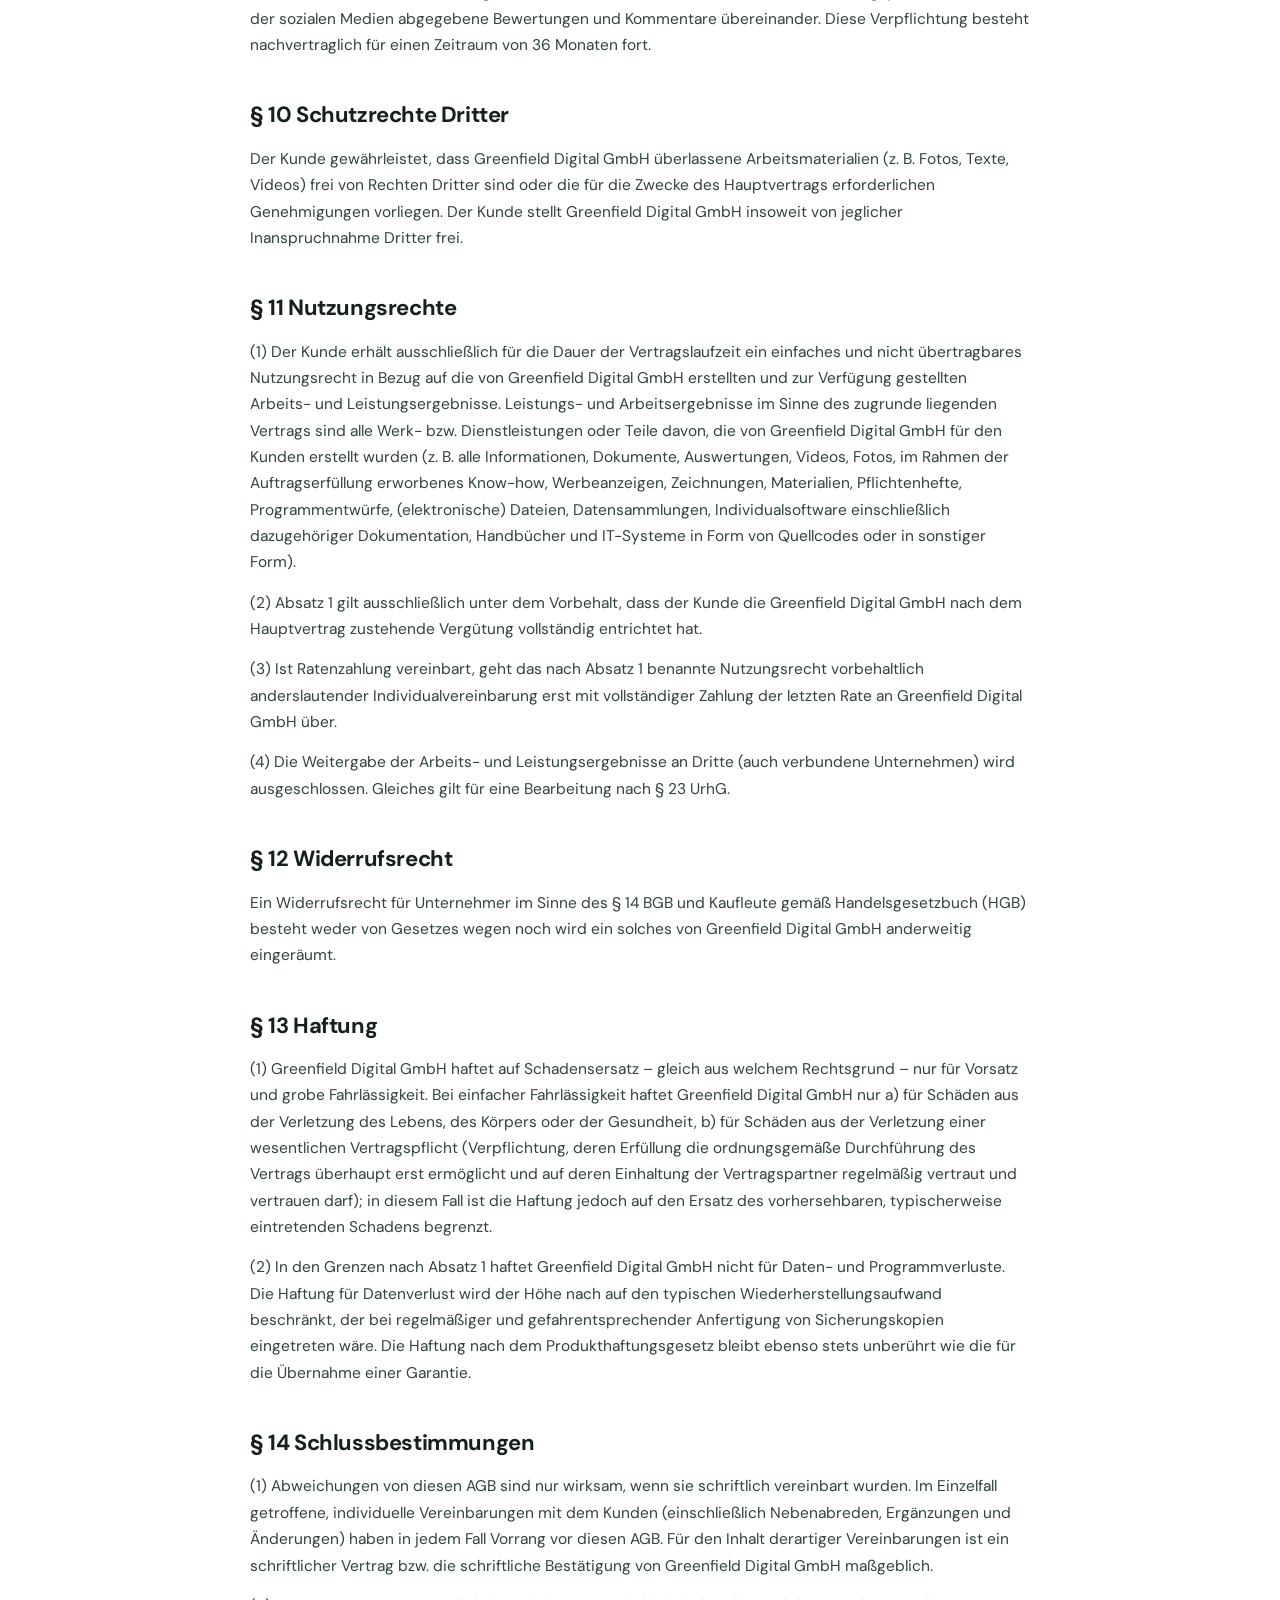
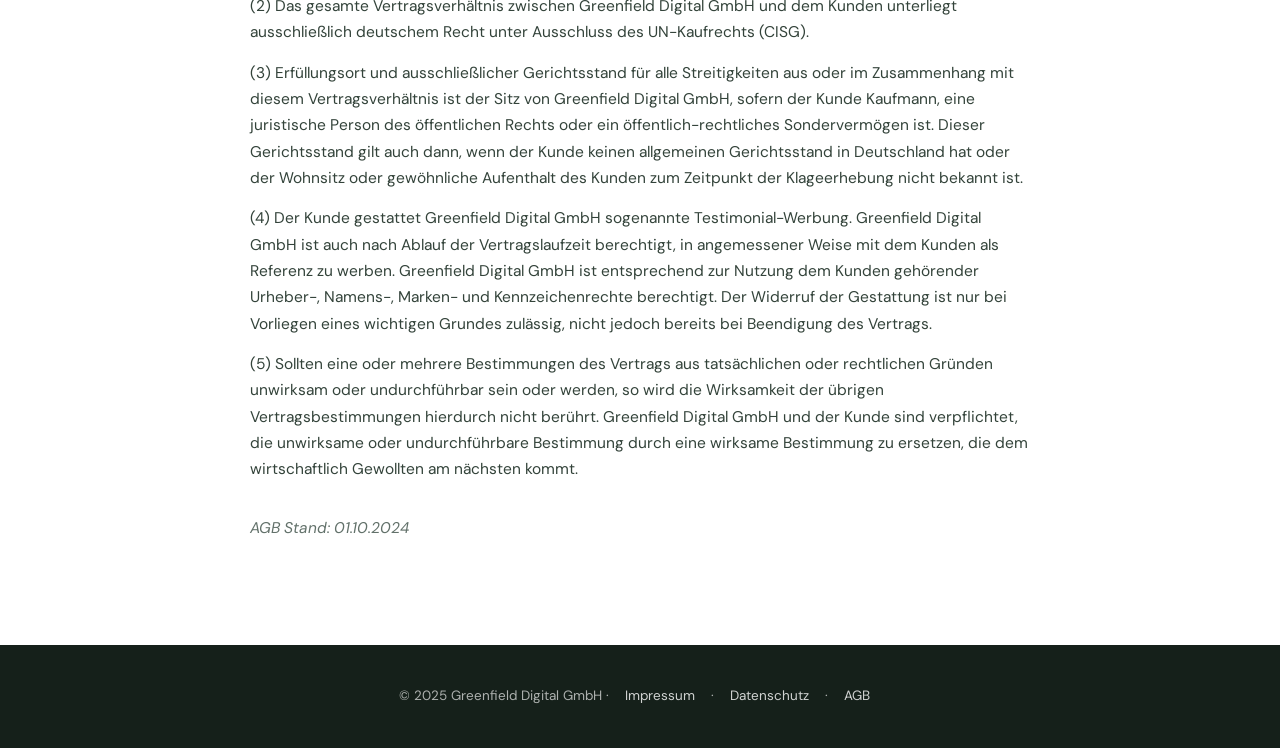
==== commit 5bccaf6c: "Fix 1:1 Figma defects: real logos, foliage hero card, Google review card, kk proportions, remove fab" ====
--- a/agb.html
+++ b/agb.html
@@ -14,7 +14,7 @@
 <body>
 <header>
   <div class="nav">
-    <a href="index.html" class="brand"><span class="mark"><svg viewBox="0 0 24 24" fill="none"><path d="M12 21c5-2 8-6 8-12V4l-8 2-8-2v5c0 6 3 10 8 12Z" fill="#fff" opacity=".95"/></svg></span><span>Greenfield <small>Digital</small></span></a>
+    <a href="index.html" class="brand"><span class="mark"><svg viewBox="0 0 32 32" fill="none" stroke="currentColor" stroke-width="2" stroke-linecap="round" stroke-linejoin="round"><path d="M16 3C9 9 8 18 16 27 24 18 23 9 16 3Z"/><path d="M16 7V30"/><path d="M16 10 10.5 8M16 10 21.5 8M16 14 9.5 11.5M16 14 22.5 11.5M16 18 10 15.5M16 18 22 15.5M16 22 11 19.5M16 22 21 19.5"/></svg></span><span class="txt-single">Greenfield</span></a>
     <div class="sp"></div>
     <a href="index.html" class="back">← Zurück zur Startseite</a>
   </div>
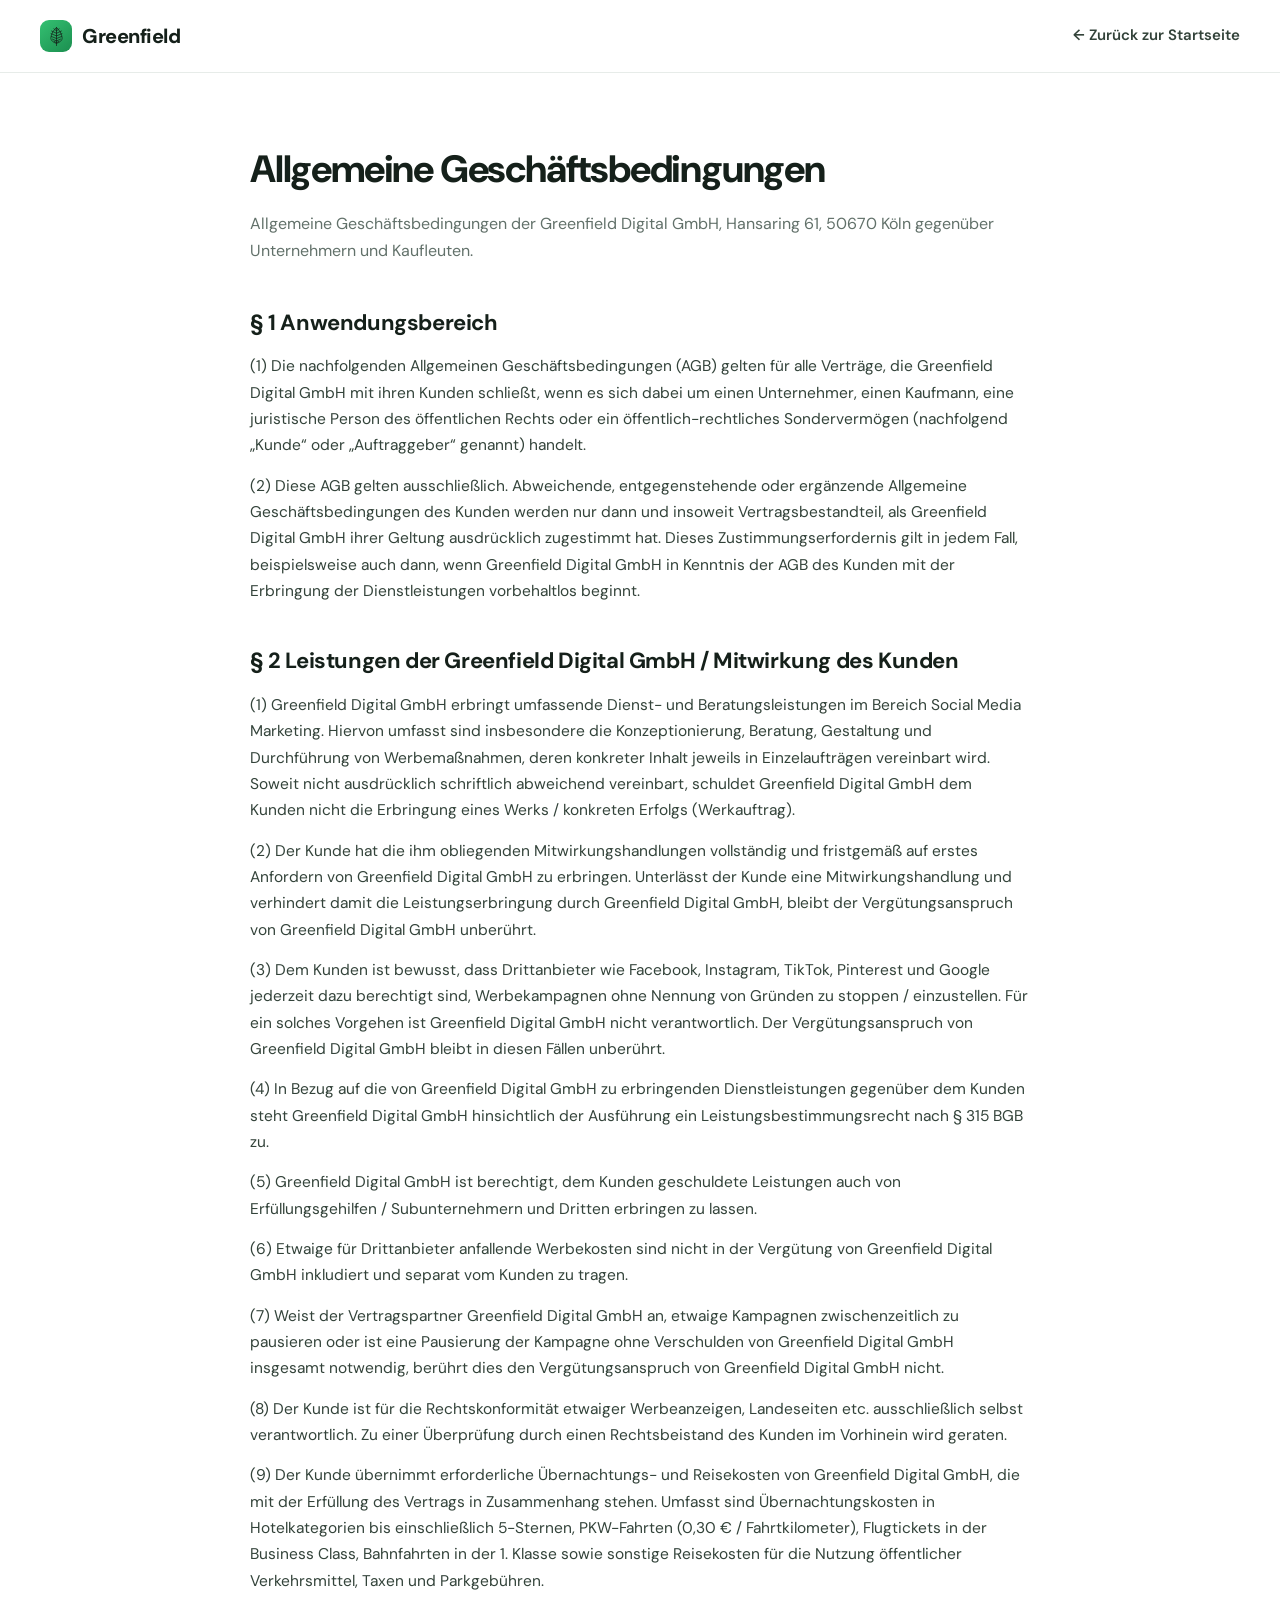
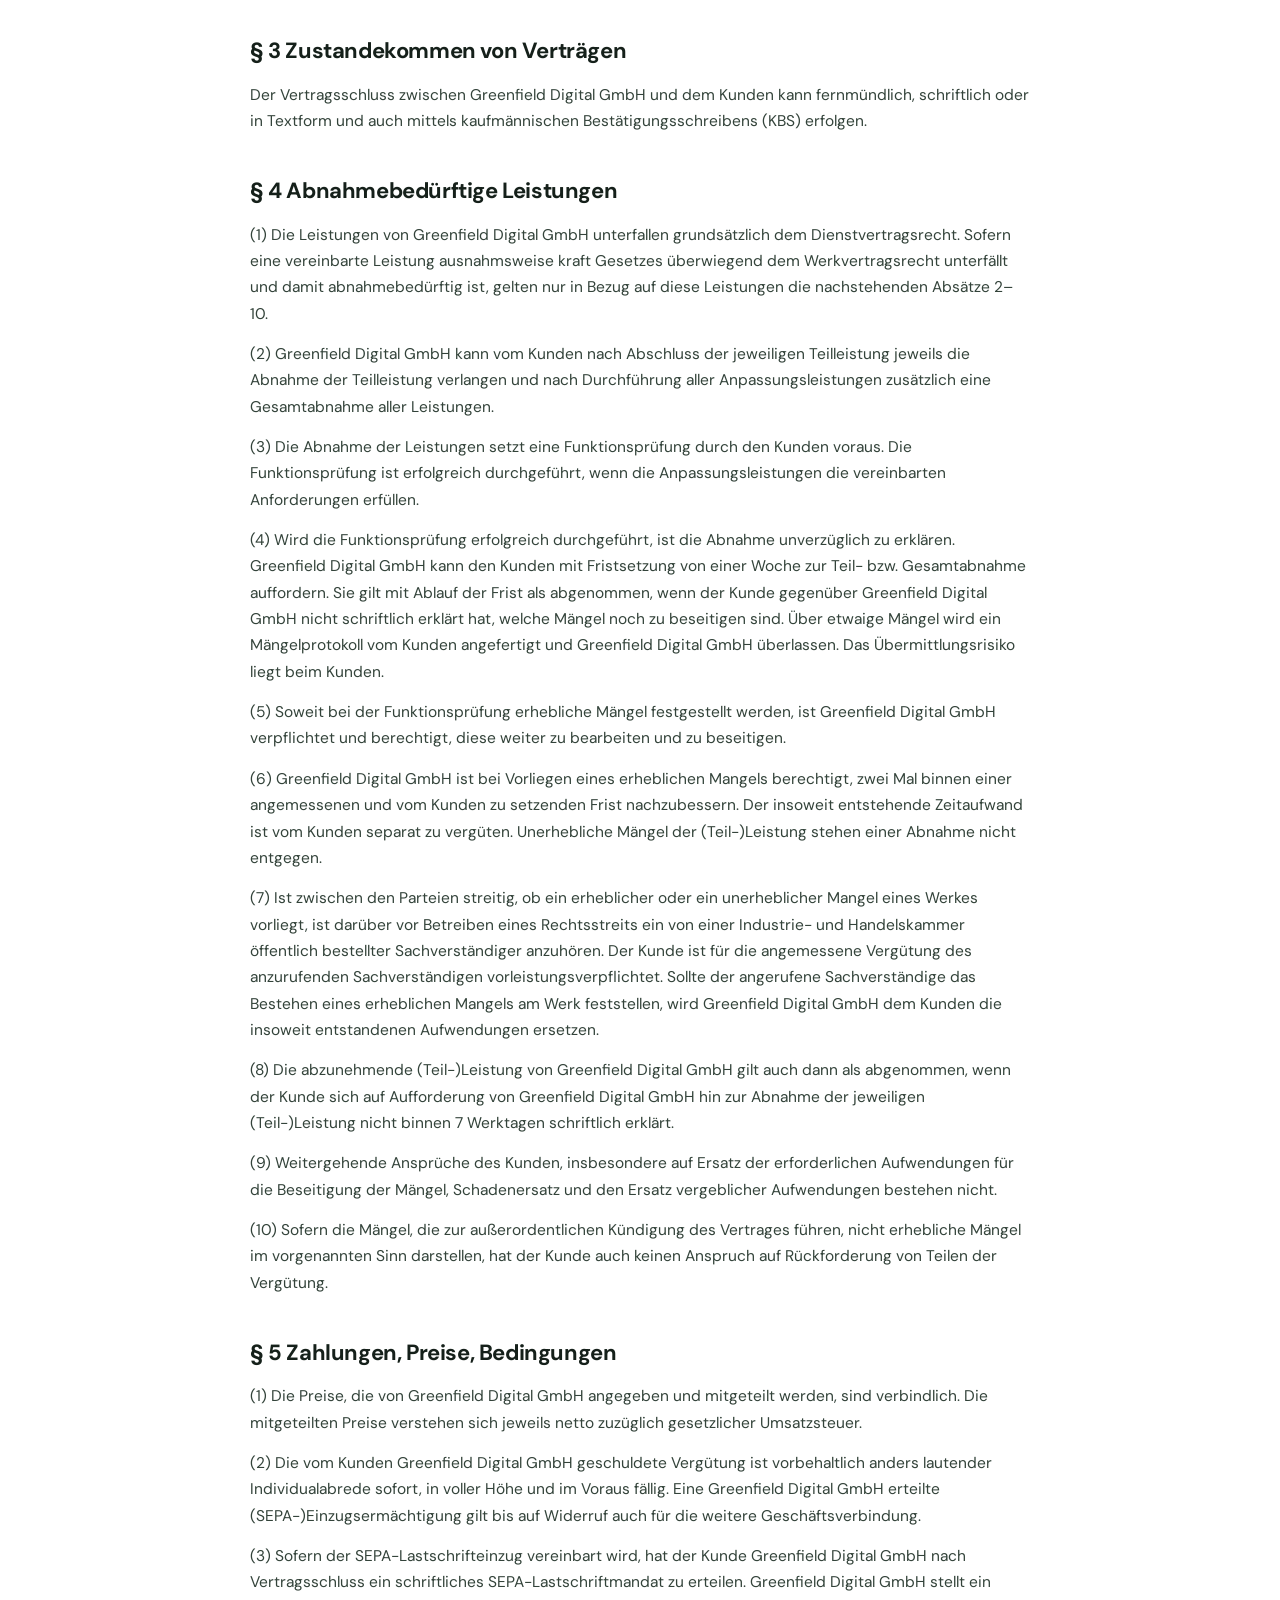
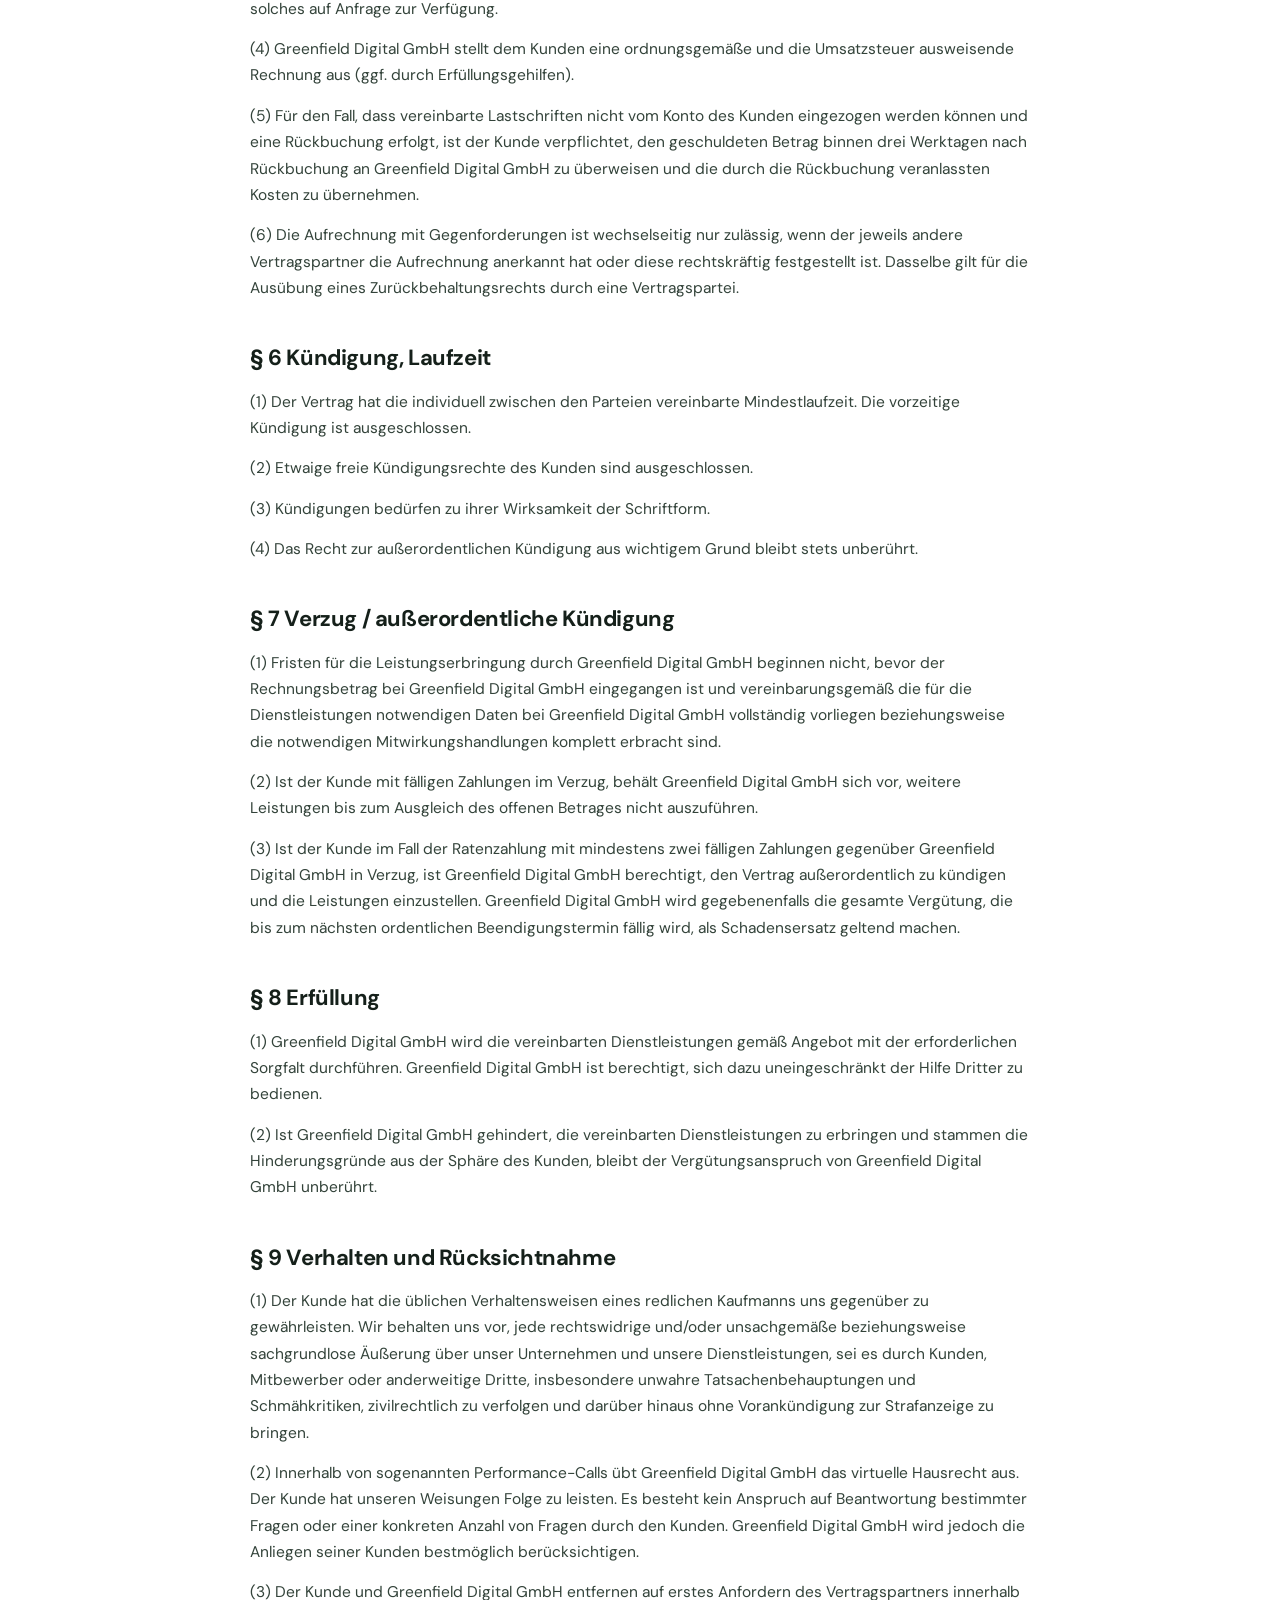
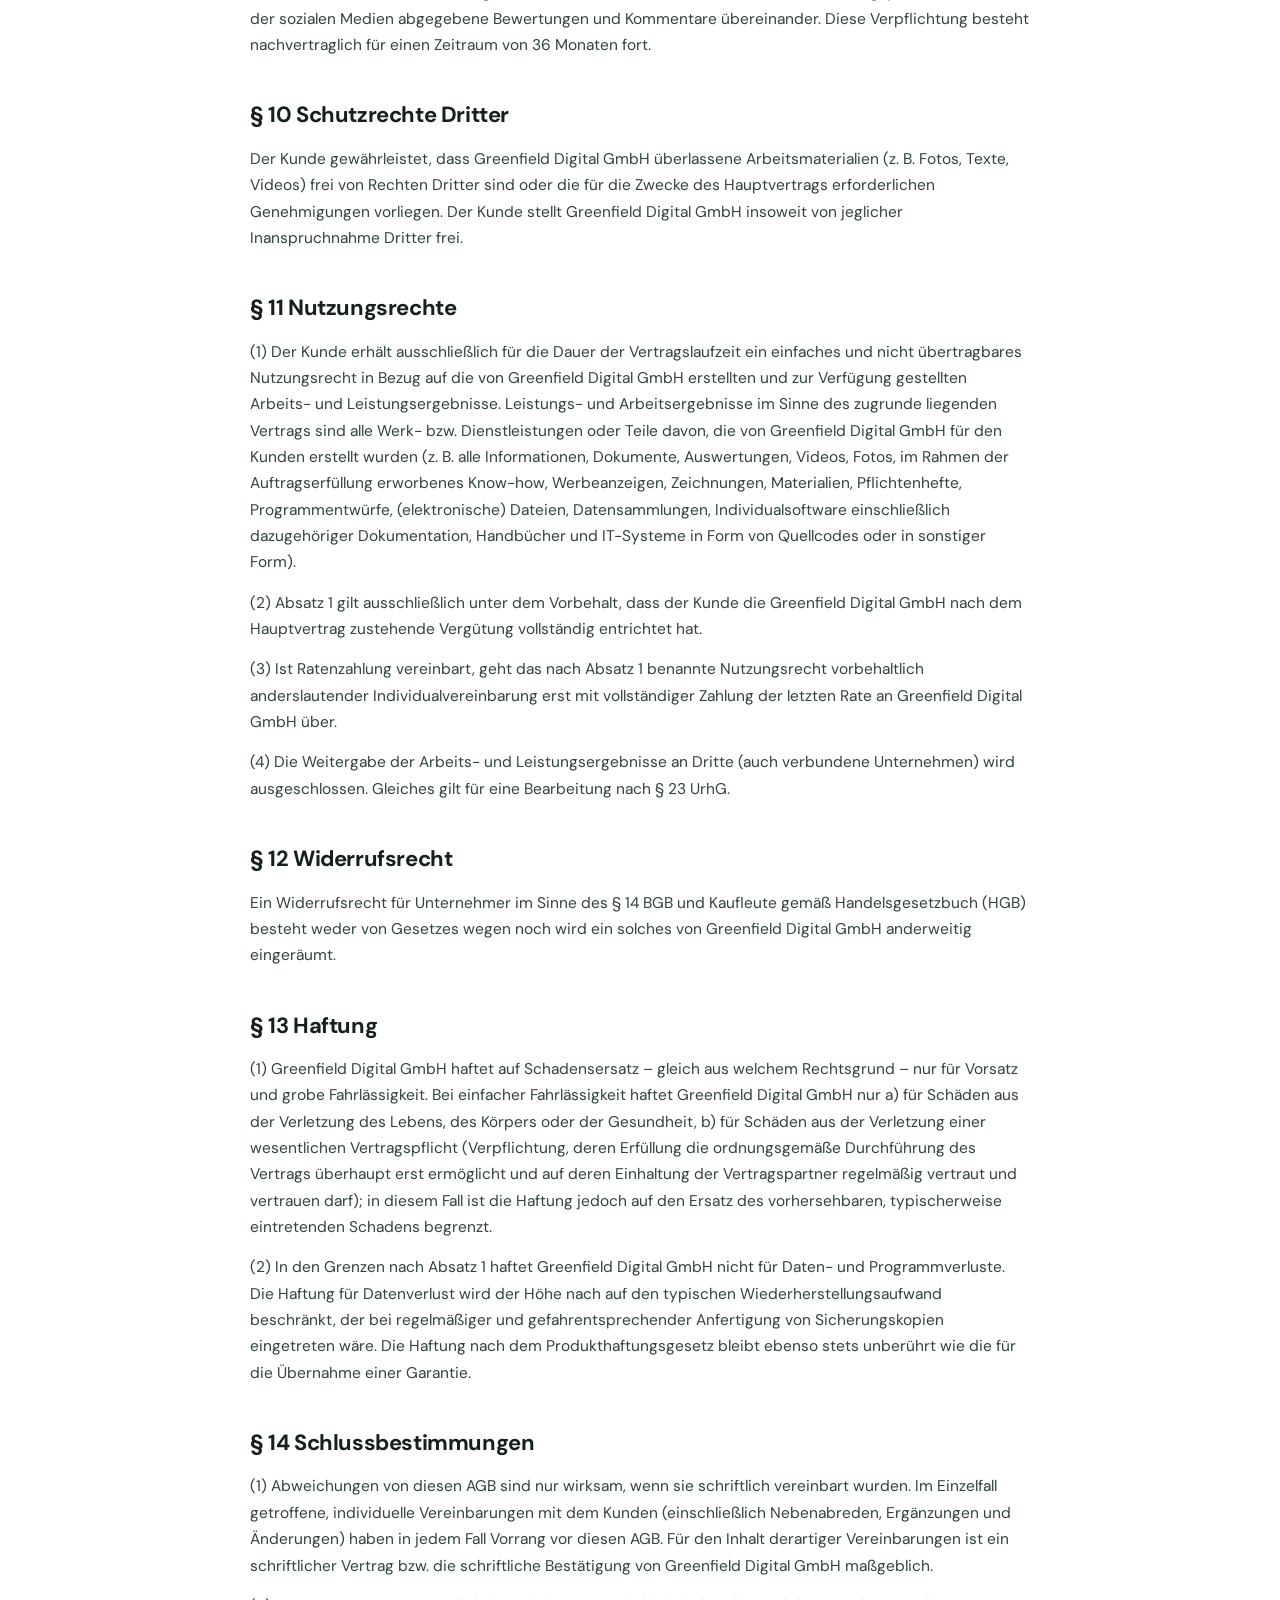
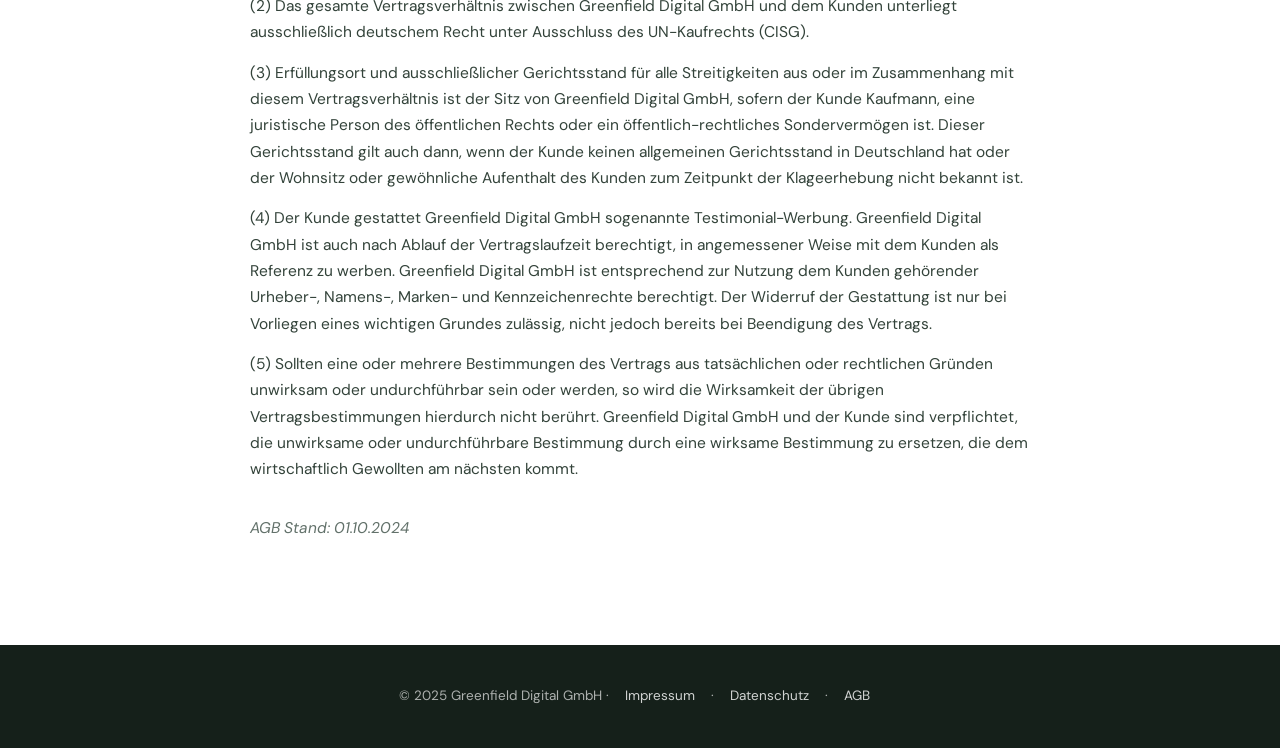
==== commit 9a37620b: "Animationen, echte Logos, pulsierende Karte, funktionierendes Karussell & Instagram-Anbindung - Deut" ====
--- a/agb.html
+++ b/agb.html
@@ -6,6 +6,8 @@
 <title>AGB · Greenfield Digital GmbH</title>
 <meta name="robots" content="noindex,follow">
 <link rel="icon" href="assets/favicon.svg" type="image/svg+xml">
+<link rel="icon" href="assets/favicon.png" type="image/png">
+<link rel="apple-touch-icon" href="assets/apple-touch-icon.png">
 <link rel="preconnect" href="https://fonts.googleapis.com">
 <link rel="preconnect" href="https://fonts.gstatic.com" crossorigin>
 <link href="https://fonts.googleapis.com/css2?family=DM+Sans:opsz,wght@9..40,400;9..40,500;9..40,600;9..40,700;9..40,800&display=swap" rel="stylesheet">
@@ -14,7 +16,7 @@
 <body>
 <header>
   <div class="nav">
-    <a href="index.html" class="brand"><span class="mark"><svg viewBox="0 0 32 32" fill="none" stroke="currentColor" stroke-width="2" stroke-linecap="round" stroke-linejoin="round"><path d="M16 3C9 9 8 18 16 27 24 18 23 9 16 3Z"/><path d="M16 7V30"/><path d="M16 10 10.5 8M16 10 21.5 8M16 14 9.5 11.5M16 14 22.5 11.5M16 18 10 15.5M16 18 22 15.5M16 22 11 19.5M16 22 21 19.5"/></svg></span><span class="txt-single">Greenfield</span></a>
+    <a href="index.html" class="brand"><span class="mark"><svg viewBox="0 0 56 94" fill="none" stroke="currentColor" stroke-width="3.6" stroke-linecap="round" stroke-linejoin="round"><path d="M28 2 C40 14 55 32 56 54 C56.6 66 45 76 28 81 C11 76 -0.6 66 0 54 C1 32 16 14 28 2 Z"/><path d="M28 7 V94"/><path d="M28 19 L41 9 M28 31 L52 20 M28 44 L55 33 M28 57 L53 47 M28 69 L48 60 M28 78 L40 71"/><path d="M28 19 L15 9 M28 31 L4 20 M28 44 L1 33 M28 57 L3 47 M28 69 L8 60 M28 78 L16 71"/></svg></span><span class="txt-single">Greenfield</span></a>
     <div class="sp"></div>
     <a href="index.html" class="back">← Zurück zur Startseite</a>
   </div>
